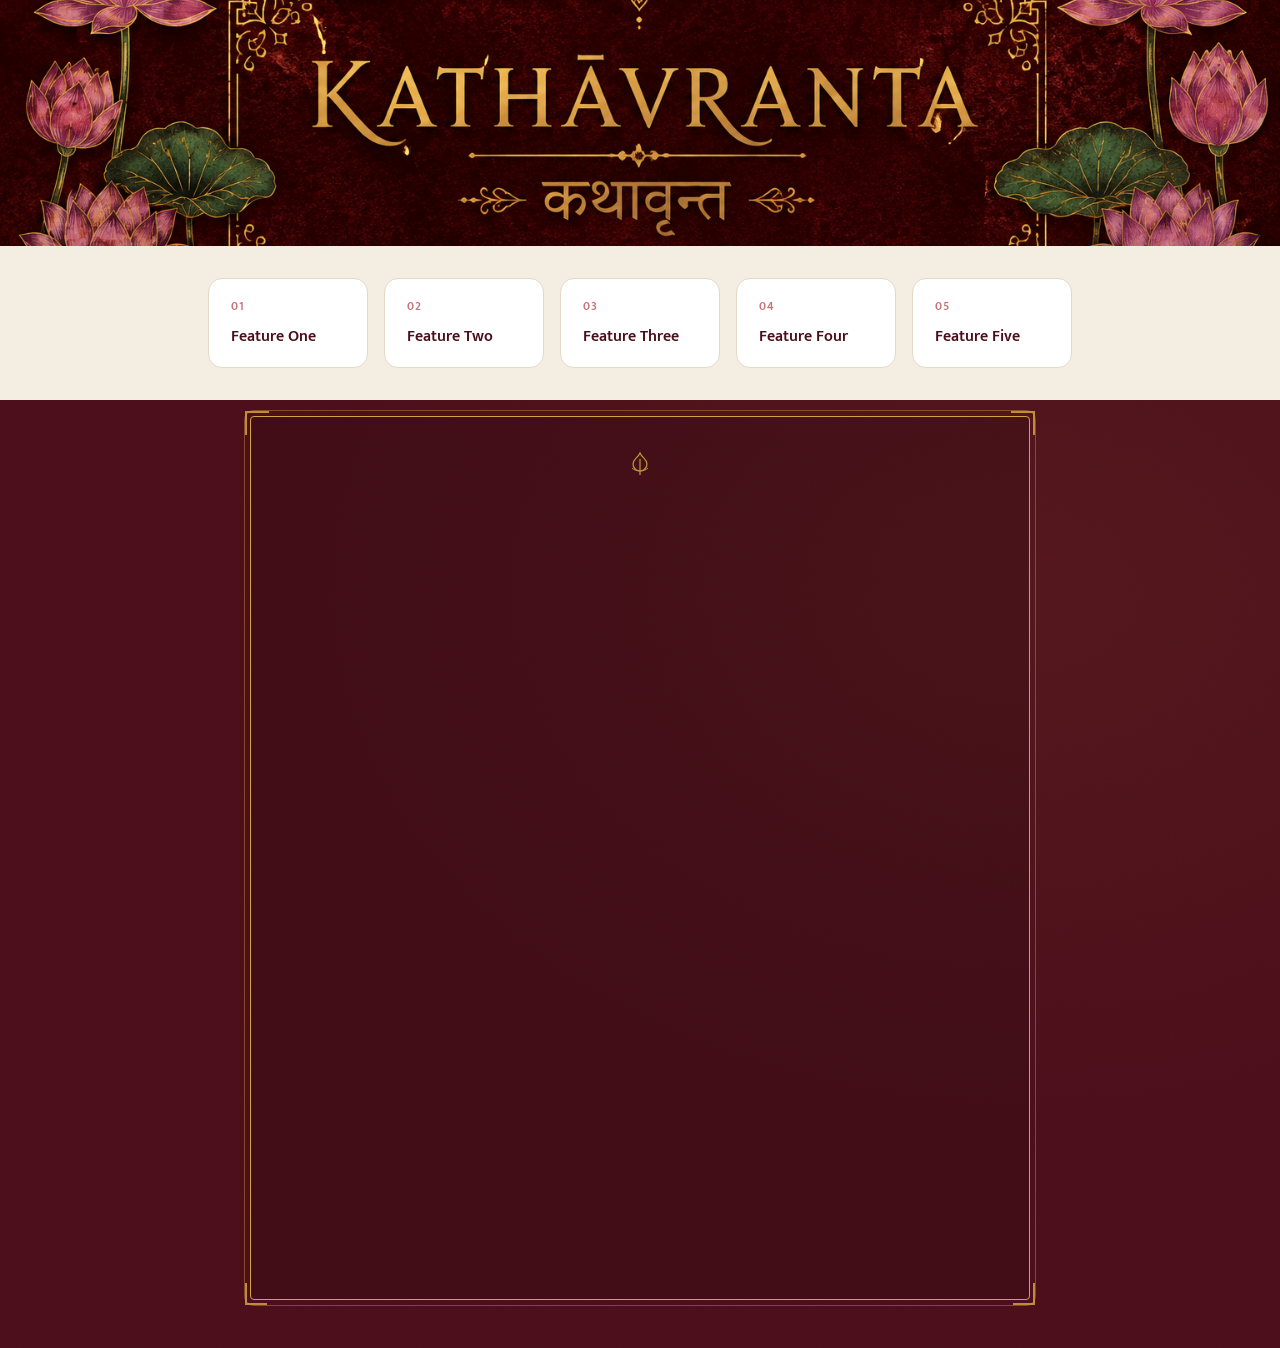
==== index.html @ e9ed74a6 "chore: add web frontend files (index, styles, scripts, mapdata, image)" ====
<!DOCTYPE html>
<html lang="en">
<head>
<meta charset="UTF-8" />
<meta name="viewport" content="width=device-width, initial-scale=1.0" />
<title>Kathāvṛnta</title>
<link rel="preconnect" href="https://fonts.googleapis.com" />
<link rel="preconnect" href="https://fonts.gstatic.com" crossorigin />
<link href="https://fonts.googleapis.com/css2?family=Yatra+One&family=Mukta:wght@400;500;600;700&display=swap" rel="stylesheet" />
<link rel="stylesheet" href="styles.css" />
</head>
<body>

  <!-- ============ HEADING BOX ============ -->
  <header class="heading-box">
    <img
      src="heading-kathavrnta.png"
      alt="Kathāvṛnta, the stem that carries the story"
      class="heading-image"
    />
  </header>

  <!-- ============ SUB THEME CARDS ============ -->
  <section class="sub-themes" aria-label="Feature navigation">
    <button class="theme-card" data-feature="feature-1">
      <span class="theme-card-index">01</span>
      <span class="theme-card-title">Feature One</span>
    </button>
    <button class="theme-card" data-feature="feature-2">
      <span class="theme-card-index">02</span>
      <span class="theme-card-title">Feature Two</span>
    </button>
    <button class="theme-card" data-feature="feature-3">
      <span class="theme-card-index">03</span>
      <span class="theme-card-title">Feature Three</span>
    </button>
    <button class="theme-card" data-feature="feature-4">
      <span class="theme-card-index">04</span>
      <span class="theme-card-title">Feature Four</span>
    </button>
    <button class="theme-card" data-feature="feature-5">
      <span class="theme-card-index">05</span>
      <span class="theme-card-title">Feature Five</span>
    </button>
  </section>

  <!-- ============ LIVING MAP ============ -->
  <section class="map-section">

    <div class="map-wrapper" id="india-map-wrapper">
      <span class="corner-bl" aria-hidden="true"></span>
      <span class="corner-br" aria-hidden="true"></span>
      <div class="map-emblem" aria-hidden="true">
        <svg width="34" height="34" viewBox="0 0 34 34" fill="none">
          <path d="M17 4 C19 9 24 10 24 15 C24 19 20.5 22 17 22 C13.5 22 10 19 10 15 C10 10 15 9 17 4 Z" stroke="#D4A340" stroke-width="1.2"/>
          <path d="M17 10 L17 26" stroke="#D4A340" stroke-width="1.2"/>
          <path d="M9 19 C11 21 14 22 17 22 C20 22 23 21 25 19" stroke="#D4A340" stroke-width="1"/>
        </svg>
      </div>
      <svg id="india-map" viewBox="0 0 600 650" role="img" aria-label="Interactive map of India by state and union territory"></svg>
      <div id="state-label" class="state-label" aria-hidden="true"></div>
    </div>

    <div class="map-wrapper district-map-wrapper" id="district-map-wrapper">
      <span class="corner-bl" aria-hidden="true"></span>
      <span class="corner-br" aria-hidden="true"></span>
      <button id="back-to-india" class="back-to-india">&#8592; Back to India map</button>
      <h3 id="district-map-title" class="district-map-title"></h3>
      <svg id="district-svg" viewBox="0 0 560 560" role="img" aria-label="District boundaries for the selected state"></svg>
      <div id="district-label" class="state-label" aria-hidden="true"></div>
    </div>

    <aside id="state-panel" class="state-panel">
      <button id="close-panel" class="close-panel" aria-label="Close panel">&#215;</button>
      <h2 id="panel-state-name" class="panel-state-name"></h2>
      <p id="panel-district-count" class="panel-district-count"></p>
      <input
        id="district-search"
        class="district-search"
        type="text"
        placeholder="Search a district"
        autocomplete="off"
      />
      <ul id="district-list" class="district-list"></ul>
    </aside>
  </section>

  <script src="mapData.js"></script>
  <script src="stateDistrictData.js"></script>
  <script src="script.js"></script>
</body>
</html>
---- styles.css ----
:root {
  /* palette taken from the lotus and deep maroon reference image */
  --indigo: #4A0E1A;        /* deep maroon, replaces the old indigo base */
  --indigo-light: #6B1420;  /* wine, lighter maroon for cards and panels */
  --terracotta: #C7707A;    /* lotus petal rose, used for pilot highlight */
  --turmeric: #D4A340;      /* lotus gold outline, accent color */
  --teal: #2A5D52;          /* lotus leaf green */
  --ivory: #F4EDE1;
  --charcoal: #2A2A2A;

  --font-display: 'Yatra One', cursive;
  --font-body: 'Mukta', sans-serif;
}

* {
  box-sizing: border-box;
}

body {
  margin: 0;
  font-family: var(--font-body);
  background: var(--ivory);
  color: var(--charcoal);
}

/* ============ HEADING BOX ============ */
/* Exactly 6.5cm tall, as requested. Add your own heading content inside the
   header element in index.html, this box just provides the frame. */
.heading-box {
  height: 6.5cm;
  width: 100%;
  background: var(--indigo);
  overflow: hidden;
  position: relative;
}

.heading-image {
  width: 100%;
  height: 100%;
  display: block;
  object-fit: cover;
  object-position: center;
}

/* ============ SUB THEME CARDS ============ */
.sub-themes {
  display: flex;
  flex-wrap: wrap;
  gap: 1rem;
  justify-content: center;
  padding: 2rem 1.5rem;
  background: var(--ivory);
}

.theme-card {
  font-family: var(--font-body);
  background: #FFFFFF;
  border: 1px solid #E4D9C5;
  border-radius: 14px;
  padding: 1.1rem 1.4rem;
  min-width: 160px;
  display: flex;
  flex-direction: column;
  gap: 0.4rem;
  cursor: pointer;
  transition: transform 0.2s ease, box-shadow 0.2s ease, border-color 0.2s ease;
  text-align: left;
}

.theme-card:hover,
.theme-card:focus-visible {
  transform: translateY(-4px);
  box-shadow: 0 10px 24px rgba(27, 42, 74, 0.14);
  border-color: var(--turmeric);
  outline: none;
}

.theme-card-index {
  font-size: 0.75rem;
  letter-spacing: 0.08em;
  color: var(--terracotta);
  font-weight: 600;
}

.theme-card-title {
  font-size: 1rem;
  font-weight: 600;
  color: var(--indigo);
}

/* ============ MAP SECTION ============ */
.map-section {
  display: flex;
  flex-wrap: wrap;
  gap: 1.5rem;
  justify-content: center;
  align-items: flex-start;
  padding: 1rem 1.5rem 3rem;
  position: relative;
  background:
    radial-gradient(ellipse at 80% 20%, rgba(212, 163, 64, 0.06) 0%, transparent 50%),
    var(--indigo);
}

.map-section::before {
  content: "";
  position: absolute;
  inset: 0;
  opacity: 0.35;
  mix-blend-mode: overlay;
  pointer-events: none;
  background-image: url("data:image/svg+xml,%3Csvg xmlns='http://www.w3.org/2000/svg' width='200' height='200'%3E%3Cfilter id='n'%3E%3CfeTurbulence type='fractalNoise' baseFrequency='0.85' numOctaves='2' stitchTiles='stitch'/%3E%3C/filter%3E%3Crect width='100%25' height='100%25' filter='url(%23n)' opacity='0.35'/%3E%3C/svg%3E");
}

.map-section > * {
  position: relative;
  z-index: 1;
}

.map-wrapper {
  position: relative;
  flex: 1 1 640px;
  max-width: 780px;
  background: rgba(0, 0, 0, 0.15);
  border: 1px solid var(--turmeric);
  outline: 1px solid rgba(212, 163, 64, 0.4);
  outline-offset: 5px;
  border-radius: 4px;
  padding: 2rem 1.75rem 1.5rem;
  animation: frameGlow 5s ease-in-out infinite;
}

@keyframes frameGlow {
  0%, 100% { box-shadow: 0 0 0 1px rgba(212, 163, 64, 0.15), 0 18px 50px rgba(0, 0, 0, 0.35); }
  50% { box-shadow: 0 0 22px 2px rgba(212, 163, 64, 0.25), 0 18px 50px rgba(0, 0, 0, 0.35); }
}

@media (prefers-reduced-motion: reduce) {
  .map-wrapper { animation: none; }
}

/* small corner flourishes, echoing the ornamental frame in the heading art */
.map-wrapper::before,
.map-wrapper::after,
.map-wrapper .corner-tl,
.map-wrapper .corner-tr,
.map-wrapper .corner-bl,
.map-wrapper .corner-br {
  content: "";
  position: absolute;
  width: 22px;
  height: 22px;
  border: 2px solid var(--turmeric);
  opacity: 0.85;
}

.map-wrapper::before {
  top: -6px;
  left: -6px;
  border-right: none;
  border-bottom: none;
}

.map-wrapper::after {
  top: -6px;
  right: -6px;
  border-left: none;
  border-bottom: none;
}

.map-wrapper .corner-bl {
  bottom: -6px;
  left: -6px;
  border-right: none;
  border-top: none;
}

.map-wrapper .corner-br {
  bottom: -6px;
  right: -6px;
  border-left: none;
  border-top: none;
}

/* small lotus emblem centered above the map, matching the heading artwork motif */
.map-emblem {
  display: flex;
  justify-content: center;
  margin-bottom: 0.6rem;
  opacity: 0.9;
}

#india-map {
  width: 100%;
  height: auto;
  display: block;
}

/* ============ DISTRICT MAP VIEW ============ */
/* Hidden by default. When a state is clicked, the India map wrapper is
   hidden and this one is shown in its place, expanded, with that state's
   district boundaries drawn. */
.district-map-wrapper {
  display: none;
  flex-direction: column;
}

.district-map-wrapper.open {
  display: flex;
}

#india-map-wrapper.hidden {
  display: none;
}

.back-to-india {
  align-self: flex-start;
  background: transparent;
  border: 1px solid rgba(227, 168, 87, 0.5);
  color: var(--turmeric);
  font-family: var(--font-body);
  font-size: 0.85rem;
  padding: 0.4rem 0.9rem;
  border-radius: 20px;
  cursor: pointer;
  margin-bottom: 0.7rem;
  transition: background 0.15s ease;
}

.back-to-india:hover,
.back-to-india:focus-visible {
  background: rgba(227, 168, 87, 0.15);
  outline: none;
}

.district-map-title {
  font-family: var(--font-display);
  font-size: 1.6rem;
  color: var(--ivory);
  margin: 0 0 0.8rem;
  text-align: center;
}

#district-svg {
  width: 100%;
  height: auto;
  display: block;
}

.district-path {
  fill: var(--indigo-light);
  stroke: rgba(244, 237, 225, 0.4);
  stroke-width: 0.8;
  cursor: pointer;
  transition: transform 0.2s ease, fill 0.2s ease, opacity 0.2s ease;
  transform-box: fill-box;
  transform-origin: center;
}

.district-path:hover,
.district-path:focus-visible {
  transform: scale(1.035);
  fill: var(--terracotta);
  outline: none;
}

.district-path.highlighted {
  fill: var(--terracotta);
}

.district-path.dimmed {
  opacity: 0.25;
}

/* every state and union territory, base styling */
.state-path {
  fill: var(--indigo-light);
  stroke: rgba(244, 237, 225, 0.35);
  stroke-width: 0.6;
  cursor: pointer;
  transition: transform 0.2s ease, fill 0.2s ease, stroke 0.2s ease;
  transform-box: fill-box;
  transform-origin: center;
}

.state-path:hover,
.state-path:focus-visible {
  transform: scale(1.04);
  stroke: var(--turmeric);
  stroke-width: 1.2;
  outline: none;
}

.state-path.pilot {
  fill: var(--terracotta);
}

.state-path.selected {
  stroke: var(--turmeric);
  stroke-width: 1.6;
}

/* the floating state name label, shown on hover, catchy display font */
.state-label {
  position: absolute;
  pointer-events: none;
  font-family: var(--font-display);
  font-size: 1.05rem;
  color: var(--ivory);
  background: var(--indigo);
  border: 1px solid var(--turmeric);
  padding: 0.25rem 0.7rem;
  border-radius: 8px;
  transform: translate(-50%, -130%);
  white-space: nowrap;
  opacity: 0;
  transition: opacity 0.15s ease;
  z-index: 5;
}

.state-label.visible {
  opacity: 1;
}

/* ============ STATE DETAIL PANEL ============ */
.state-panel {
  flex: 1 1 320px;
  max-width: 380px;
  background: var(--indigo-light);
  border: 1px solid rgba(227, 168, 87, 0.35);
  border-radius: 16px;
  padding: 1.5rem;
  min-height: 400px;
  position: relative;
  display: none;
}

.state-panel.open {
  display: block;
}

.close-panel {
  position: absolute;
  top: 0.9rem;
  right: 0.9rem;
  background: transparent;
  border: none;
  color: var(--ivory);
  font-size: 1.3rem;
  cursor: pointer;
  line-height: 1;
}

.panel-state-name {
  font-family: var(--font-display);
  font-size: 1.9rem;
  color: var(--turmeric);
  margin: 0 0 0.2rem;
}

.panel-district-count {
  font-size: 0.85rem;
  color: rgba(244, 237, 225, 0.7);
  margin: 0 0 1.1rem;
}

.district-search {
  width: 100%;
  padding: 0.6rem 0.8rem;
  border-radius: 8px;
  border: 1px solid rgba(227, 168, 87, 0.4);
  background: rgba(0, 0, 0, 0.2);
  color: var(--ivory);
  font-family: var(--font-body);
  font-size: 0.95rem;
  margin-bottom: 1rem;
}

.district-search::placeholder {
  color: rgba(244, 237, 225, 0.5);
}

.district-search:focus {
  outline: none;
  border-color: var(--turmeric);
}

.district-list {
  list-style: none;
  margin: 0;
  padding: 0;
  max-height: 320px;
  overflow-y: auto;
}

.district-list li {
  padding: 0.55rem 0.7rem;
  border-radius: 8px;
  font-size: 0.92rem;
  color: var(--ivory);
  cursor: pointer;
  transition: background 0.15s ease;
}

.district-list li:hover,
.district-list li:focus-visible {
  background: rgba(227, 168, 87, 0.18);
  outline: none;
}

.district-list li.no-results {
  color: rgba(244, 237, 225, 0.55);
  cursor: default;
}

.district-list li.no-results:hover {
  background: transparent;
}
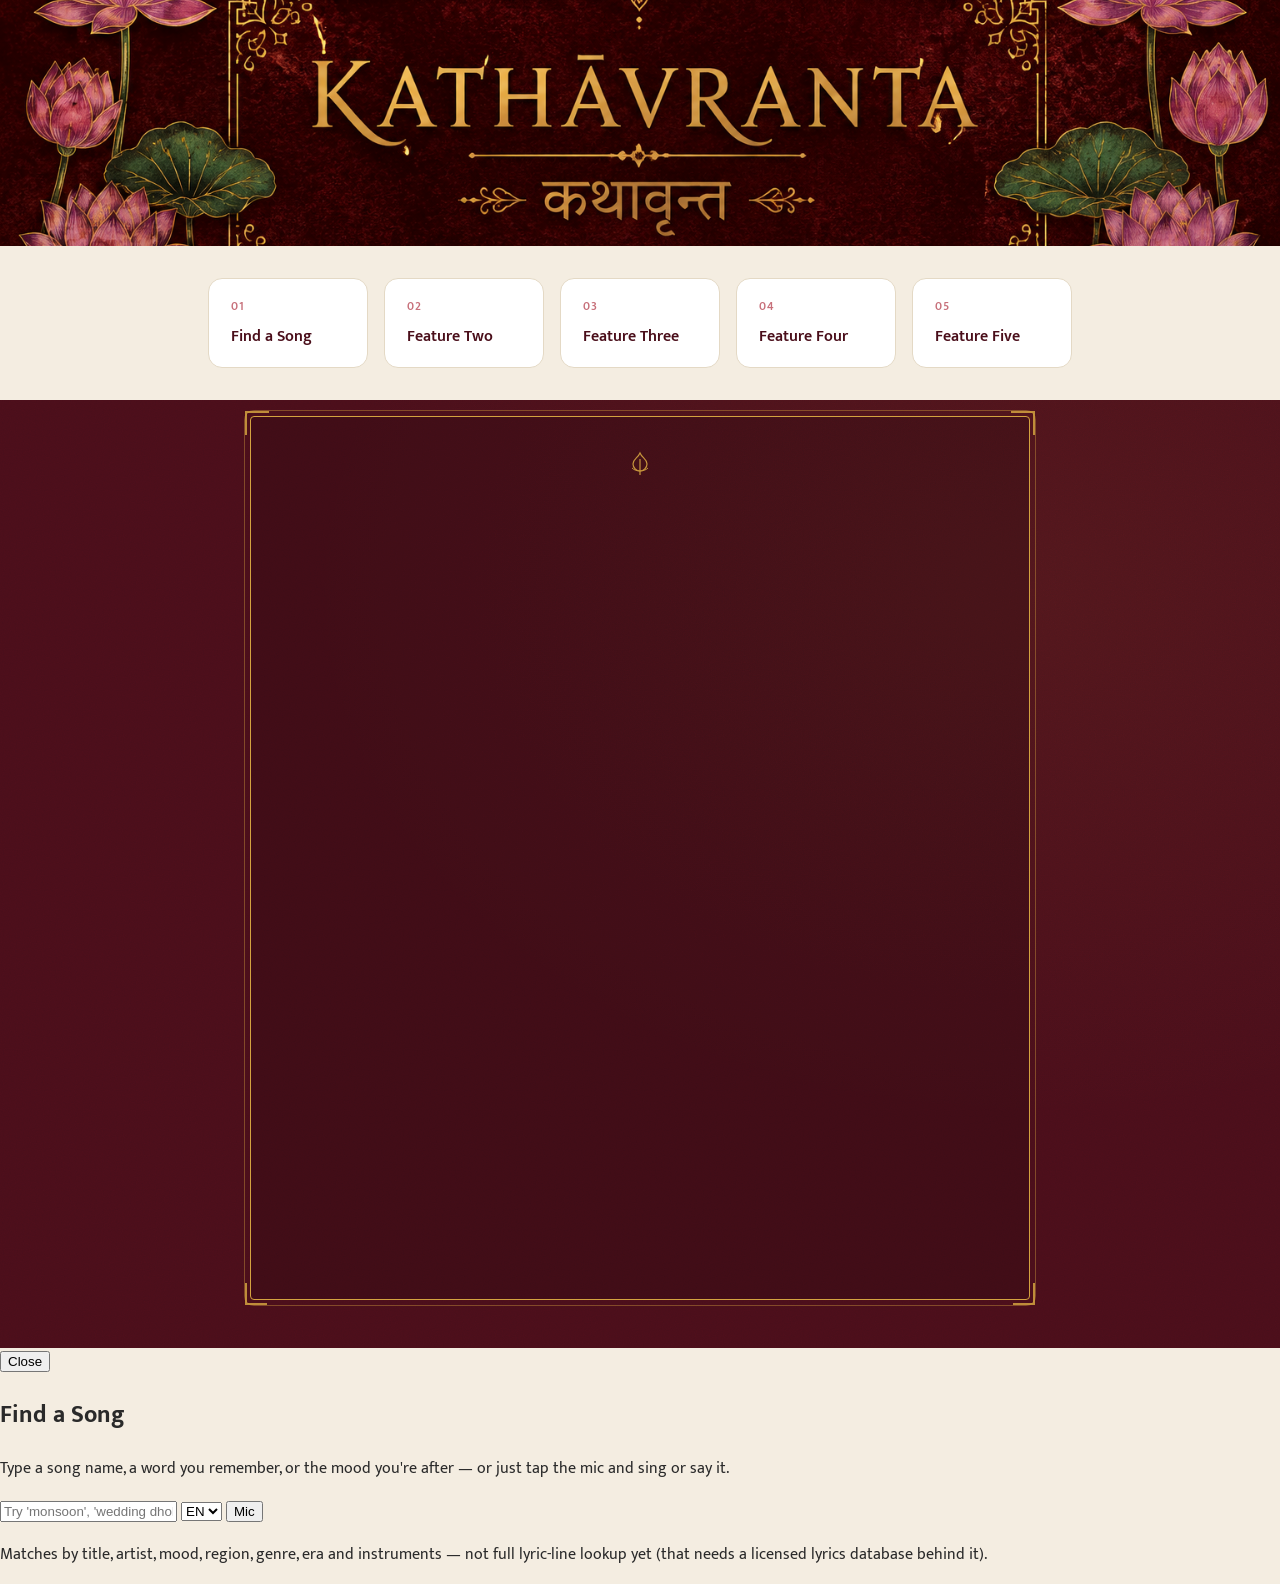
==== commit 3a17775f: "chore: remove emoji numeric entities from UI" ====
--- a/index.html
+++ b/index.html
@@ -24,7 +24,7 @@
   <section class="sub-themes" aria-label="Feature navigation">
     <button class="theme-card" data-feature="feature-1">
       <span class="theme-card-index">01</span>
-      <span class="theme-card-title">Feature One</span>
+      <span class="theme-card-title">Find a Song</span>
     </button>
     <button class="theme-card" data-feature="feature-2">
       <span class="theme-card-index">02</span>
@@ -64,16 +64,23 @@
     <div class="map-wrapper district-map-wrapper" id="district-map-wrapper">
       <span class="corner-bl" aria-hidden="true"></span>
       <span class="corner-br" aria-hidden="true"></span>
-      <button id="back-to-india" class="back-to-india">&#8592; Back to India map</button>
+      <button id="back-to-india" class="back-to-india">Back to India map</button>
       <h3 id="district-map-title" class="district-map-title"></h3>
       <svg id="district-svg" viewBox="0 0 560 560" role="img" aria-label="District boundaries for the selected state"></svg>
       <div id="district-label" class="state-label" aria-hidden="true"></div>
     </div>
 
     <aside id="state-panel" class="state-panel">
-      <button id="close-panel" class="close-panel" aria-label="Close panel">&#215;</button>
+      <button id="close-panel" class="close-panel" aria-label="Close panel">Close</button>
       <h2 id="panel-state-name" class="panel-state-name"></h2>
       <p id="panel-district-count" class="panel-district-count"></p>
+
+      <div class="state-info-image-wrap" id="state-info-image-wrap">
+        <span class="state-info-placeholder" id="state-info-placeholder" aria-hidden="true"></span>
+        <img id="panel-state-image" class="state-info-image" alt="" />
+      </div>
+      <p id="panel-state-blurb" class="state-info-blurb"></p>
+
       <input
         id="district-search"
         class="district-search"
@@ -85,8 +92,94 @@
     </aside>
   </section>
 
+  <!-- ============ FIND A SONG (Feature One) ============ -->
+  <div id="song-finder-modal" class="song-finder-modal" aria-hidden="true">
+    <div id="song-finder-backdrop" class="song-finder-backdrop"></div>
+
+    <div class="song-finder-panel" role="dialog" aria-modal="true" aria-labelledby="song-finder-title">
+      <button id="song-finder-close" class="song-finder-close" aria-label="Close find a song">Close</button>
+
+      <!-- ---- LIST / SEARCH VIEW ---- -->
+      <div id="song-list-view">
+        <h2 id="song-finder-title" class="song-finder-title">Find a Song</h2>
+        <p class="song-finder-subtitle">Type a song name, a word you remember, or the mood you're after &mdash; or just tap the mic and sing or say it.</p>
+
+        <div class="song-search-bar">
+          <span class="song-search-icon" aria-hidden="true"></span>
+          <input
+            id="song-search-input"
+            class="song-search-input"
+            type="text"
+            placeholder="Try 'monsoon', 'wedding dhol', or a song name..."
+            autocomplete="off"
+          />
+          <select id="song-mic-lang" class="song-mic-lang" aria-label="Voice search language">
+            <option value="en-IN">EN</option>
+            <option value="hi-IN">HI</option>
+          </select>
+          <button id="song-mic-btn" class="song-mic-btn" type="button" aria-label="Search by singing or speaking">Mic</button>
+        </div>
+        <div id="song-mic-status" class="song-mic-status" aria-live="polite"></div>
+
+        <div id="song-chip-row" class="song-chip-row" aria-label="Quick mood and occasion filters"></div>
+
+        <p class="song-finder-note">Matches by title, artist, mood, region, genre, era and instruments &mdash; not full lyric-line lookup yet (that needs a licensed lyrics database behind it).</p>
+
+        <div id="song-results" class="song-results"></div>
+      </div>
+
+      <!-- ---- DETAIL VIEW ---- -->
+      <div id="song-detail-view" hidden>
+        <button id="song-back-btn" class="song-back-btn" type="button">Back to results</button>
+
+        <h2 id="song-detail-title" class="song-detail-title"></h2>
+        <p id="song-detail-artist" class="song-detail-artist"></p>
+
+        <p id="song-detail-description" class="song-detail-description"></p>
+
+        <div class="song-detail-grid">
+          <div class="song-detail-field">
+            <span class="song-detail-label">Language</span>
+            <span id="song-detail-language" class="song-detail-value"></span>
+          </div>
+          <div class="song-detail-field">
+            <span class="song-detail-label">Region</span>
+            <span id="song-detail-region" class="song-detail-value"></span>
+          </div>
+          <div class="song-detail-field">
+            <span class="song-detail-label">Genre</span>
+            <span id="song-detail-genre" class="song-detail-value"></span>
+          </div>
+          <div class="song-detail-field">
+            <span class="song-detail-label">Occasion</span>
+            <span id="song-detail-occasion" class="song-detail-value"></span>
+          </div>
+          <div class="song-detail-field">
+            <span class="song-detail-label">Instruments</span>
+            <span id="song-detail-instruments" class="song-detail-value"></span>
+          </div>
+          <div class="song-detail-field">
+            <span class="song-detail-label">Era</span>
+            <span id="song-detail-era" class="song-detail-value"></span>
+          </div>
+          <div class="song-detail-field">
+            <span class="song-detail-label">Period</span>
+            <span id="song-detail-period" class="song-detail-value"></span>
+          </div>
+        </div>
+
+        <a id="song-detail-youtube" class="song-youtube-btn" href="#" target="_blank" rel="noopener noreferrer">
+          Find it on YouTube
+        </a>
+      </div>
+    </div>
+  </div>
+
   <script src="mapData.js"></script>
   <script src="stateDistrictData.js"></script>
+  <script src="stateInfo.js"></script>
+  <script src="songData.js"></script>
+  <script src="songFinder.js"></script>
   <script src="script.js"></script>
 </body>
 </html>
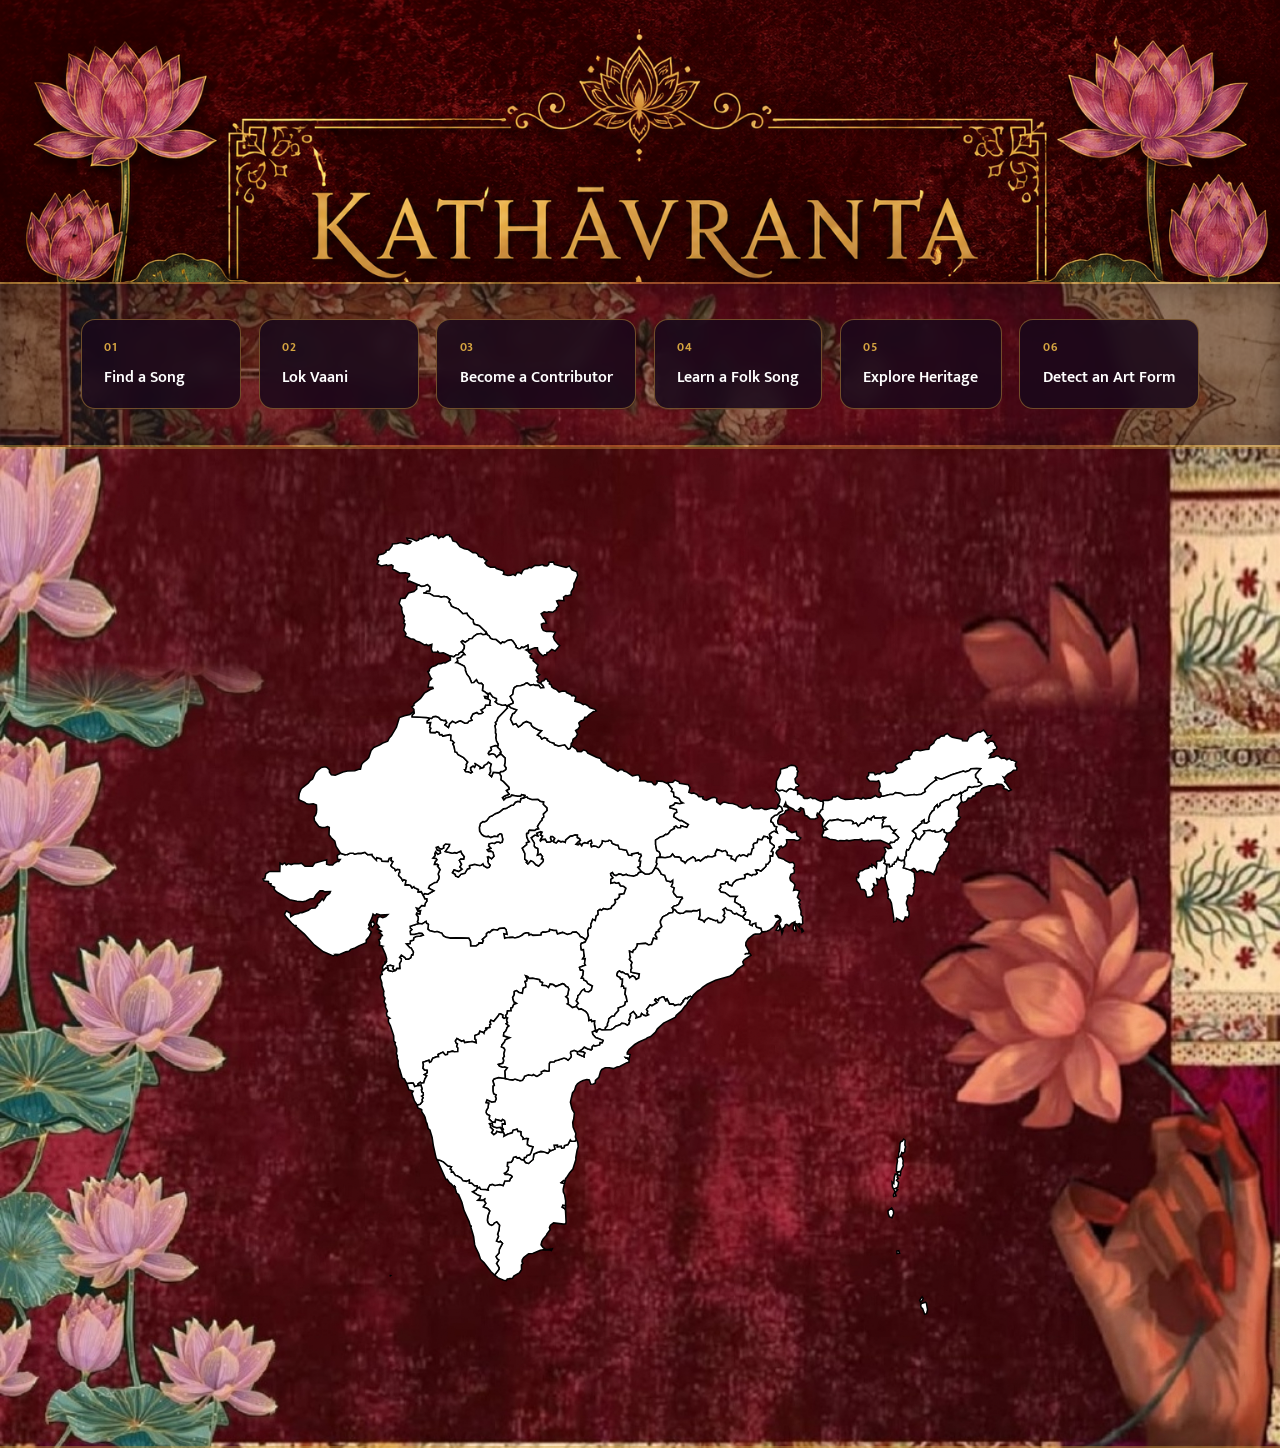
==== commit 24f45821: "Save my Kathavrant changes" ====
--- a/index.html
+++ b/index.html
@@ -22,25 +22,29 @@
 
   <!-- ============ SUB THEME CARDS ============ -->
   <section class="sub-themes" aria-label="Feature navigation">
-    <button class="theme-card" data-feature="feature-1">
+    <button class="theme-card" data-feature="feature-1" onclick="window.openSongFinder &amp;&amp; window.openSongFinder()">
       <span class="theme-card-index">01</span>
       <span class="theme-card-title">Find a Song</span>
     </button>
-    <button class="theme-card" data-feature="feature-2">
+    <button class="theme-card" data-feature="feature-2" onclick="window.openLokVaani &amp;&amp; window.openLokVaani()">
       <span class="theme-card-index">02</span>
-      <span class="theme-card-title">Feature Two</span>
+      <span class="theme-card-title">Lok Vaani</span>
     </button>
-    <button class="theme-card" data-feature="feature-3">
+    <button class="theme-card" data-feature="feature-3" onclick="window.openContributor &amp;&amp; window.openContributor()">
       <span class="theme-card-index">03</span>
-      <span class="theme-card-title">Feature Three</span>
+      <span class="theme-card-title">Become a Contributor</span>
     </button>
-    <button class="theme-card" data-feature="feature-4">
+    <button class="theme-card" data-feature="feature-4" onclick="window.openFolkLearn &amp;&amp; window.openFolkLearn()">
       <span class="theme-card-index">04</span>
-      <span class="theme-card-title">Feature Four</span>
+      <span class="theme-card-title">Learn a Folk Song</span>
     </button>
-    <button class="theme-card" data-feature="feature-5">
+    <button class="theme-card" data-feature="feature-5" onclick="window.openHeritageExplorer &amp;&amp; window.openHeritageExplorer()">
       <span class="theme-card-index">05</span>
-      <span class="theme-card-title">Feature Five</span>
+      <span class="theme-card-title">Explore Heritage</span>
+    </button>
+    <button class="theme-card" data-feature="feature-6" onclick="window.openArtDetector &amp;&amp; window.openArtDetector()">
+      <span class="theme-card-index">06</span>
+      <span class="theme-card-title">Detect an Art Form</span>
     </button>
   </section>
 
@@ -48,15 +52,6 @@
   <section class="map-section">
 
     <div class="map-wrapper" id="india-map-wrapper">
-      <span class="corner-bl" aria-hidden="true"></span>
-      <span class="corner-br" aria-hidden="true"></span>
-      <div class="map-emblem" aria-hidden="true">
-        <svg width="34" height="34" viewBox="0 0 34 34" fill="none">
-          <path d="M17 4 C19 9 24 10 24 15 C24 19 20.5 22 17 22 C13.5 22 10 19 10 15 C10 10 15 9 17 4 Z" stroke="#D4A340" stroke-width="1.2"/>
-          <path d="M17 10 L17 26" stroke="#D4A340" stroke-width="1.2"/>
-          <path d="M9 19 C11 21 14 22 17 22 C20 22 23 21 25 19" stroke="#D4A340" stroke-width="1"/>
-        </svg>
-      </div>
       <svg id="india-map" viewBox="0 0 600 650" role="img" aria-label="Interactive map of India by state and union territory"></svg>
       <div id="state-label" class="state-label" aria-hidden="true"></div>
     </div>
@@ -64,7 +59,10 @@
     <div class="map-wrapper district-map-wrapper" id="district-map-wrapper">
       <span class="corner-bl" aria-hidden="true"></span>
       <span class="corner-br" aria-hidden="true"></span>
-      <button id="back-to-india" class="back-to-india">Back to India map</button>
+      <button id="back-to-india" class="back-to-india">
+        <svg width="15" height="15" viewBox="0 0 24 24" fill="none" stroke="currentColor" stroke-width="2.2" stroke-linecap="round" stroke-linejoin="round"><line x1="19" y1="12" x2="5" y2="12"></line><polyline points="12 19 5 12 12 5"></polyline></svg>
+        <span>Back to India map</span>
+      </button>
       <h3 id="district-map-title" class="district-map-title"></h3>
       <svg id="district-svg" viewBox="0 0 560 560" role="img" aria-label="District boundaries for the selected state"></svg>
       <div id="district-label" class="state-label" aria-hidden="true"></div>
@@ -97,56 +95,152 @@
     <div id="song-finder-backdrop" class="song-finder-backdrop"></div>
 
     <div class="song-finder-panel" role="dialog" aria-modal="true" aria-labelledby="song-finder-title">
-      <button id="song-finder-close" class="song-finder-close" aria-label="Close find a song">Close</button>
+      <button id="song-finder-close" class="song-finder-close" aria-label="Close find a song">
+        <svg width="20" height="20" viewBox="0 0 24 24" fill="none" stroke="currentColor" stroke-width="2.2" stroke-linecap="round"><line x1="18" y1="6" x2="6" y2="18"></line><line x1="6" y1="6" x2="18" y2="18"></line></svg>
+      </button>
 
       <!-- ---- LIST / SEARCH VIEW ---- -->
       <div id="song-list-view">
-        <h2 id="song-finder-title" class="song-finder-title">Find a Song</h2>
-        <p class="song-finder-subtitle">Type a song name, a word you remember, or the mood you're after &mdash; or just tap the mic and sing or say it.</p>
-
-        <div class="song-search-bar">
-          <span class="song-search-icon" aria-hidden="true"></span>
-          <input
-            id="song-search-input"
-            class="song-search-input"
-            type="text"
-            placeholder="Try 'monsoon', 'wedding dhol', or a song name..."
-            autocomplete="off"
-          />
-          <select id="song-mic-lang" class="song-mic-lang" aria-label="Voice search language">
-            <option value="en-IN">EN</option>
-            <option value="hi-IN">HI</option>
-          </select>
-          <button id="song-mic-btn" class="song-mic-btn" type="button" aria-label="Search by singing or speaking">Mic</button>
-        </div>
-        <div id="song-mic-status" class="song-mic-status" aria-live="polite"></div>
-
-        <div id="song-chip-row" class="song-chip-row" aria-label="Quick mood and occasion filters"></div>
-
-        <p class="song-finder-note">Matches by title, artist, mood, region, genre, era and instruments &mdash; not full lyric-line lookup yet (that needs a licensed lyrics database behind it).</p>
+        <div class="song-finder-header">
+          <h2 id="song-finder-title" class="song-finder-title">Find a Song</h2>
+          <p class="song-finder-subtitle">Sing or hum a tune into your microphone, type lyrics or title, or explore traditional folk heritage across Indian states.</p>
+        </div>
+
+        <!-- Traditional Indian Heritage Showcase Banner with Uploaded Artwork -->
+        <div class="heritage-artwork-showcase">
+          <div class="heritage-art-card" data-filter="classical">
+            <div class="heritage-art-img-wrap">
+              <img src="images/tradition_saraswati.jpg" alt="Goddess Saraswati with Veena" class="heritage-art-img" />
+              <div class="heritage-art-overlay"></div>
+            </div>
+            <div class="heritage-art-content">
+              <span class="heritage-art-tag">Classical &amp; Sacred</span>
+              <h3 class="heritage-art-title">Veena &amp; Alaap</h3>
+              <p class="heritage-art-sub">Ancient strings, ragas and sacred chant lines</p>
+            </div>
+          </div>
+
+          <div class="heritage-art-card" data-filter="dance">
+            <div class="heritage-art-img-wrap">
+              <img src="images/tradition_dance.jpg" alt="Rajasthani Ghoomar Dancers" class="heritage-art-img" />
+              <div class="heritage-art-overlay"></div>
+            </div>
+            <div class="heritage-art-content">
+              <span class="heritage-art-tag">Folk Heritage</span>
+              <h3 class="heritage-art-title">Ghoomar &amp; Baul</h3>
+              <p class="heritage-art-sub">Rajasthani Maand, Bengali Baul and desert calls</p>
+            </div>
+          </div>
+
+          <div class="heritage-art-card" data-filter="bansuri">
+            <div class="heritage-art-img-wrap">
+              <img src="images/tradition_krishna.jpg" alt="Lord Krishna playing Bansuri Flute" class="heritage-art-img" />
+              <div class="heritage-art-overlay"></div>
+            </div>
+            <div class="heritage-art-content">
+              <span class="heritage-art-tag">Devotional &amp; Flute</span>
+              <h3 class="heritage-art-title">Bansuri &amp; Kirtan</h3>
+              <p class="heritage-art-sub">Flute melodies, group cycles and folk devotion</p>
+            </div>
+          </div>
+        </div>
+
+        <!-- Search Bar with Mic & Visualizer Trigger -->
+        <div class="song-search-container">
+          <div class="song-search-bar">
+            <span class="song-search-icon" aria-hidden="true">
+              <svg width="18" height="18" viewBox="0 0 24 24" fill="none" stroke="currentColor" stroke-width="2"><circle cx="11" cy="11" r="8"></circle><line x1="21" y1="21" x2="16.65" y2="16.65"></line></svg>
+            </span>
+            <input
+              id="song-search-input"
+              class="song-search-input"
+              type="text"
+              placeholder="Sing/hum into mic, or type song name, lyric ('Kesariya balam'), state..."
+              autocomplete="off"
+            />
+            <select id="song-mic-lang" class="song-mic-lang" aria-label="Voice search language">
+              <option value="en-IN">EN</option>
+              <option value="hi-IN">HI</option>
+            </select>
+            <button id="song-mic-btn" class="song-mic-btn" type="button" aria-label="Search by singing or humming">
+              <svg class="mic-icon" width="18" height="18" viewBox="0 0 24 24" fill="none" stroke="currentColor" stroke-width="2"><path d="M12 1a3 3 0 0 0-3 3v8a3 3 0 0 0 6 0V4a3 3 0 0 0-3-3z"></path><path d="M19 10v2a7 7 0 0 1-14 0v-2"></path><line x1="12" y1="19" x2="12" y2="23"></line><line x1="8" y1="23" x2="16" y2="23"></line></svg>
+              <span>Mic</span>
+            </button>
+          </div>
+
+          <!-- Live Visualizer Canvas & Audio Pitch Tracker Overlay -->
+          <div id="song-mic-panel" class="song-mic-panel" hidden>
+            <div class="song-mic-visualizer-wrap">
+              <canvas id="song-mic-canvas" class="song-mic-canvas" width="560" height="48"></canvas>
+            </div>
+            <div id="song-mic-status" class="song-mic-status" aria-live="polite"></div>
+          </div>
+        </div>
+
+        <!-- Curation View Tabs -->
+        <div class="song-nav-tabs" role="tablist" aria-label="Song views">
+          <button id="tab-folk" class="song-tab-btn active" role="tab" aria-selected="true">
+            <svg width="15" height="15" viewBox="0 0 24 24" fill="none" stroke="currentColor" stroke-width="2"><path d="M12 2l3.09 6.26L22 9.27l-5 4.87 1.18 6.88L12 17.77l-6.18 3.25L7 14.14 2 9.27l6.91-1.01L12 2z"></path></svg>
+            Folk &amp; Heritage First
+          </button>
+          <button id="tab-all" class="song-tab-btn" role="tab" aria-selected="false">
+            <svg width="15" height="15" viewBox="0 0 24 24" fill="none" stroke="currentColor" stroke-width="2"><circle cx="12" cy="12" r="10"></circle><polygon points="10 8 16 12 10 16 10 8"></polygon></svg>
+            All Songs
+          </button>
+          <button id="tab-regions" class="song-tab-btn" role="tab" aria-selected="false">
+            <svg width="15" height="15" viewBox="0 0 24 24" fill="none" stroke="currentColor" stroke-width="2"><path d="M21 10c0 7-9 13-9 13s-9-6-9-13a9 9 0 0 1 18 0z"></path><circle cx="12" cy="10" r="3"></circle></svg>
+            Browse States
+          </button>
+        </div>
+
+        <!-- Quick Filter Pills -->
+        <div id="song-chip-row" class="song-chip-row" aria-label="Quick heritage and state filters"></div>
+
+        <p class="song-finder-note">
+          <svg width="13" height="13" viewBox="0 0 24 24" fill="none" stroke="currentColor" stroke-width="2"><circle cx="12" cy="12" r="10"></circle><line x1="12" y1="16" x2="12" y2="12"></line><line x1="12" y1="8" x2="12.01" y2="8"></line></svg>
+          Matches titles, lyric lines, humming melody semitones, state heritage, instruments, and cultural era.
+        </p>
 
         <div id="song-results" class="song-results"></div>
       </div>
 
       <!-- ---- DETAIL VIEW ---- -->
       <div id="song-detail-view" hidden>
-        <button id="song-back-btn" class="song-back-btn" type="button">Back to results</button>
-
-        <h2 id="song-detail-title" class="song-detail-title"></h2>
-        <p id="song-detail-artist" class="song-detail-artist"></p>
-
-        <p id="song-detail-description" class="song-detail-description"></p>
+        <button id="song-back-btn" class="song-back-btn" type="button">
+          <svg width="16" height="16" viewBox="0 0 24 24" fill="none" stroke="currentColor" stroke-width="2"><line x1="19" y1="12" x2="5" y2="12"></line><polyline points="12 19 5 12 12 5"></polyline></svg>
+          Back to results
+        </button>
+
+        <div class="song-detail-header">
+          <div id="song-detail-badge" class="song-detail-badge"></div>
+          <h2 id="song-detail-title" class="song-detail-title"></h2>
+          <p id="song-detail-artist" class="song-detail-artist"></p>
+        </div>
+
+        <div class="song-detail-section">
+          <h4 class="song-section-heading">Cultural History &amp; Significance</h4>
+          <p id="song-detail-description" class="song-detail-description"></p>
+        </div>
+
+        <div id="song-detail-lyrics-wrap" class="song-detail-section" hidden>
+          <h4 class="song-section-heading">Sung Lyric Hooks / Lines</h4>
+          <div id="song-detail-lyrics" class="song-detail-lyrics"></div>
+        </div>
 
         <div class="song-detail-grid">
+          <div class="song-detail-field">
+            <span class="song-detail-label">State</span>
+            <span id="song-detail-state" class="song-detail-value"></span>
+          </div>
+          <div class="song-detail-field">
+            <span class="song-detail-label">Region</span>
+            <span id="song-detail-region" class="song-detail-value"></span>
+          </div>
           <div class="song-detail-field">
             <span class="song-detail-label">Language</span>
             <span id="song-detail-language" class="song-detail-value"></span>
           </div>
           <div class="song-detail-field">
-            <span class="song-detail-label">Region</span>
-            <span id="song-detail-region" class="song-detail-value"></span>
-          </div>
-          <div class="song-detail-field">
             <span class="song-detail-label">Genre</span>
             <span id="song-detail-genre" class="song-detail-value"></span>
           </div>
@@ -155,7 +249,7 @@
             <span id="song-detail-occasion" class="song-detail-value"></span>
           </div>
           <div class="song-detail-field">
-            <span class="song-detail-label">Instruments</span>
+            <span class="song-detail-label">Folk Instruments</span>
             <span id="song-detail-instruments" class="song-detail-value"></span>
           </div>
           <div class="song-detail-field">
@@ -169,17 +263,586 @@
         </div>
 
         <a id="song-detail-youtube" class="song-youtube-btn" href="#" target="_blank" rel="noopener noreferrer">
-          Find it on YouTube
+          <svg width="18" height="18" viewBox="0 0 24 24" fill="currentColor"><path d="M19.615 3.184c-3.604-.246-11.631-.245-15.23 0-3.897.266-4.356 2.62-4.385 8.816.029 6.185.484 8.549 4.385 8.816 3.6.245 11.626.246 15.23 0 3.897-.266 4.356-2.62 4.385-8.816-.029-6.185-.484-8.549-4.385-8.816zm-10.615 12.816v-8l8 3.993-8 4.007z"/></svg>
+          Listen &amp; Watch on YouTube
         </a>
       </div>
     </div>
   </div>
 
-  <script src="mapData.js"></script>
+
+
+  <!-- ============ LEARN THE FOLK SONG (Feature Two) ============ -->
+  <div id="folk-learn-modal" class="song-finder-modal" aria-hidden="true">
+    <div id="folk-learn-backdrop" class="song-finder-backdrop"></div>
+
+    <div class="song-finder-panel folk-learn-panel" role="dialog" aria-modal="true" aria-labelledby="folk-learn-title">
+      <button id="folk-learn-close" class="song-finder-close" aria-label="Close learn the folk song">
+        <svg width="20" height="20" viewBox="0 0 24 24" fill="none" stroke="currentColor" stroke-width="2.2" stroke-linecap="round"><line x1="18" y1="6" x2="6" y2="18"></line><line x1="6" y1="6" x2="18" y2="18"></line></svg>
+      </button>
+
+      <!-- ---- REGION SELECT VIEW ---- -->
+      <div id="folk-region-view">
+        <div class="song-finder-header">
+          <h2 id="folk-learn-title" class="song-finder-title">Learn the Folk Song</h2>
+          <p class="song-finder-subtitle">Choose a regional tradition, work through video lessons level by level, then record yourself and get instant practice feedback.</p>
+        </div>
+        <div id="folk-region-grid" class="folk-region-grid"></div>
+      </div>
+
+      <!-- ---- LEVEL + LESSON LIST VIEW ---- -->
+      <div id="folk-level-view" hidden>
+        <button id="folk-back-to-regions" class="song-back-btn" type="button">
+          <svg width="16" height="16" viewBox="0 0 24 24" fill="none" stroke="currentColor" stroke-width="2"><line x1="19" y1="12" x2="5" y2="12"></line><polyline points="12 19 5 12 12 5"></polyline></svg>
+          Back to traditions
+        </button>
+
+        <div class="song-detail-header">
+          <div id="folk-level-badge" class="song-detail-badge"></div>
+          <h2 id="folk-level-region-name" class="song-finder-title folk-region-title"></h2>
+          <p id="folk-level-region-tagline" class="song-finder-subtitle"></p>
+        </div>
+
+        <div id="folk-level-tabs" class="song-nav-tabs folk-level-tabs" role="tablist" aria-label="Skill level"></div>
+        <p id="folk-level-blurb" class="folk-level-blurb"></p>
+        <div id="folk-lesson-list" class="song-results folk-lesson-list"></div>
+      </div>
+
+      <!-- ---- LESSON DETAIL + TEST YOURSELF VIEW ---- -->
+      <div id="folk-lesson-view" hidden>
+        <button id="folk-back-to-lessons" class="song-back-btn" type="button">
+          <svg width="16" height="16" viewBox="0 0 24 24" fill="none" stroke="currentColor" stroke-width="2"><line x1="19" y1="12" x2="5" y2="12"></line><polyline points="12 19 5 12 12 5"></polyline></svg>
+          Back to lessons
+        </button>
+
+        <div class="song-detail-header">
+          <div id="folk-lesson-badge" class="song-detail-badge"></div>
+          <h2 id="folk-lesson-title" class="song-detail-title"></h2>
+          <p id="folk-lesson-style" class="song-detail-artist"></p>
+        </div>
+
+        <div id="folk-video-frame" class="folk-video-frame"></div>
+
+        <div class="song-detail-section">
+          <h4 class="song-section-heading">About this lesson</h4>
+          <p id="folk-lesson-description" class="song-detail-description"></p>
+        </div>
+
+        <div class="song-detail-section">
+          <h4 class="song-section-heading">Focus on</h4>
+          <ul id="folk-lesson-focus" class="folk-focus-list"></ul>
+        </div>
+
+        <button id="folk-mark-complete" class="folk-complete-btn" type="button">Mark lesson complete</button>
+
+        <div class="song-detail-section folk-test-section">
+          <h4 class="song-section-heading">Test Yourself</h4>
+          <p id="folk-practice-line" class="folk-practice-line"></p>
+
+          <div class="folk-recorder">
+            <button id="folk-record-btn" class="song-mic-btn folk-record-btn" type="button" aria-label="Record your practice take">
+              <svg class="mic-icon" width="18" height="18" viewBox="0 0 24 24" fill="none" stroke="currentColor" stroke-width="2"><path d="M12 1a3 3 0 0 0-3 3v8a3 3 0 0 0 6 0V4a3 3 0 0 0-3-3z"></path><path d="M19 10v2a7 7 0 0 1-14 0v-2"></path><line x1="12" y1="19" x2="12" y2="23"></line><line x1="8" y1="23" x2="16" y2="23"></line></svg>
+              <span id="folk-record-btn-label">Record</span>
+            </button>
+            <span id="folk-record-timer" class="folk-record-timer">00:00</span>
+          </div>
+
+          <div id="folk-record-panel" class="song-mic-panel" hidden>
+            <div class="song-mic-visualizer-wrap">
+              <canvas id="folk-record-canvas" class="song-mic-canvas" width="560" height="48"></canvas>
+            </div>
+            <div id="folk-record-status" class="song-mic-status" aria-live="polite"></div>
+          </div>
+
+          <div id="folk-playback-wrap" class="folk-playback-wrap" hidden>
+            <span class="folk-playback-label">Your take</span>
+            <audio id="folk-playback-audio" controls></audio>
+          </div>
+
+          <div id="folk-feedback-card" class="folk-feedback-card" hidden></div>
+        </div>
+      </div>
+    </div>
+  </div>
+
+  <!-- ============ DETECT AN ART FORM (Feature Three) ============ -->
+  <div id="art-detect-modal" class="song-finder-modal" aria-hidden="true">
+    <div id="art-detect-backdrop" class="song-finder-backdrop"></div>
+
+    <div class="song-finder-panel art-detect-panel" role="dialog" aria-modal="true" aria-labelledby="art-detect-title">
+      <button id="art-detect-close" class="song-finder-close" aria-label="Close art form detector">
+        <svg width="20" height="20" viewBox="0 0 24 24" fill="none" stroke="currentColor" stroke-width="2.2" stroke-linecap="round"><line x1="18" y1="6" x2="6" y2="18"></line><line x1="6" y1="6" x2="18" y2="18"></line></svg>
+      </button>
+
+      <div class="song-finder-header">
+        <div class="song-header-badge">
+          <svg width="14" height="14" viewBox="0 0 24 24" fill="none" stroke="currentColor" stroke-width="2"><circle cx="12" cy="12" r="3"></circle><path d="M20 21v-2a4 4 0 0 0-3-3.87M4 21v-2a4 4 0 0 1 3-3.87M16 3.13a4 4 0 0 1 0 7.75M8 3.13a4 4 0 0 0 0 7.75"></path></svg>
+          AI Visual Recognition
+        </div>
+        <h2 id="art-detect-title" class="song-finder-title">Detect an Art Form</h2>
+        <p class="song-finder-subtitle">Upload a photo or use your camera. A real vision AI model looks at it and tells you which Indian art form or craft it is.</p>
+      </div>
+
+      <!-- ---- CHOOSE SOURCE ---- -->
+      <div id="art-capture-view">
+        <div id="art-drop-zone" class="art-drop-zone">
+          <svg width="30" height="30" viewBox="0 0 24 24" fill="none" stroke="currentColor" stroke-width="1.6"><path d="M21 15v4a2 2 0 0 1-2 2H5a2 2 0 0 1-2-2v-4"></path><polyline points="17 8 12 3 7 8"></polyline><line x1="12" y1="3" x2="12" y2="15"></line></svg>
+          <p>Drag a photo here, or choose an option below</p>
+        </div>
+        <input id="art-file-input" type="file" accept="image/*" hidden />
+        <div class="art-source-buttons">
+          <button id="art-upload-btn" class="art-source-btn" type="button">
+            <svg width="20" height="20" viewBox="0 0 24 24" fill="none" stroke="currentColor" stroke-width="2"><path d="M21 15v4a2 2 0 0 1-2 2H5a2 2 0 0 1-2-2v-4"></path><polyline points="17 8 12 3 7 8"></polyline><line x1="12" y1="3" x2="12" y2="15"></line></svg>
+            Upload a Photo
+          </button>
+          <button id="art-camera-btn" class="art-source-btn" type="button">
+            <svg width="20" height="20" viewBox="0 0 24 24" fill="none" stroke="currentColor" stroke-width="2"><path d="M23 19a2 2 0 0 1-2 2H3a2 2 0 0 1-2-2V8a2 2 0 0 1 2-2h4l2-3h6l2 3h4a2 2 0 0 1 2 2z"></path><circle cx="12" cy="13" r="4"></circle></svg>
+            Use Camera
+          </button>
+        </div>
+      </div>
+
+      <!-- ---- LIVE CAMERA ---- -->
+      <div id="art-camera-view" hidden>
+        <div class="art-camera-wrap">
+          <video id="art-camera-video" class="art-camera-video" autoplay playsinline muted></video>
+        </div>
+        <p id="art-camera-error" class="art-camera-error" hidden></p>
+        <div class="art-camera-controls">
+          <button id="art-camera-cancel" class="song-back-btn" type="button">Cancel</button>
+          <button id="art-camera-shutter" class="art-shutter-btn" type="button" aria-label="Capture photo"></button>
+          <button id="art-camera-switch" class="art-source-btn art-camera-switch-btn" type="button" aria-label="Switch camera">
+            <svg width="18" height="18" viewBox="0 0 24 24" fill="none" stroke="currentColor" stroke-width="2"><polyline points="17 1 21 5 17 9"></polyline><path d="M3 11V9a4 4 0 0 1 4-4h14"></path><polyline points="7 23 3 19 7 15"></polyline><path d="M21 13v2a4 4 0 0 1-4 4H3"></path></svg>
+          </button>
+        </div>
+      </div>
+
+      <!-- ---- PREVIEW BEFORE ANALYZING ---- -->
+      <div id="art-preview-view" hidden>
+        <div class="art-preview-frame">
+          <img id="art-preview-img" alt="Selected photo to analyze" />
+        </div>
+        <div class="art-preview-controls">
+          <button id="art-retake-btn" class="song-back-btn" type="button">Choose a different photo</button>
+          <button id="art-analyze-btn" class="folk-complete-btn" type="button">Analyze this photo</button>
+        </div>
+      </div>
+
+      <!-- ---- LOADING ---- -->
+      <div id="art-loading-view" hidden>
+        <div class="art-loading-wrap">
+          <span class="art-spinner"></span>
+          <p id="art-loading-status" class="art-loading-status"></p>
+        </div>
+      </div>
+
+      <!-- ---- RESULTS ---- -->
+      <div id="art-results-view" hidden>
+        <div id="art-results-body"></div>
+        <button id="art-analyze-another-btn" class="song-back-btn art-analyze-another" type="button">Analyze another photo</button>
+      </div>
+
+      <!-- ---- ERROR ---- -->
+      <div id="art-error-view" hidden>
+        <div class="art-error-wrap">
+          <svg width="30" height="30" viewBox="0 0 24 24" fill="none" stroke="currentColor" stroke-width="1.6"><circle cx="12" cy="12" r="10"></circle><line x1="12" y1="8" x2="12" y2="12"></line><line x1="12" y1="16" x2="12.01" y2="16"></line></svg>
+          <p id="art-error-message" class="art-error-message"></p>
+          <button id="art-error-retry-btn" class="folk-complete-btn" type="button">Try again</button>
+        </div>
+      </div>
+
+      <canvas id="art-capture-canvas" hidden></canvas>
+    </div>
+  </div>
+
+  <!-- ============ BECOME A CONTRIBUTOR (Feature Four) ============ -->
+  <div id="contributor-modal" class="song-finder-modal" aria-hidden="true">
+    <div id="contributor-backdrop" class="song-finder-backdrop"></div>
+
+    <div class="song-finder-panel contrib-panel" role="dialog" aria-modal="true" aria-labelledby="contrib-modal-title">
+      <button id="contributor-close" class="song-finder-close" aria-label="Close Become a Contributor">
+        <svg width="20" height="20" viewBox="0 0 24 24" fill="none" stroke="currentColor" stroke-width="2.2" stroke-linecap="round"><line x1="18" y1="6" x2="6" y2="18"></line><line x1="6" y1="6" x2="18" y2="18"></line></svg>
+      </button>
+
+      <!-- Modal Header Bar -->
+      <div class="song-finder-header">
+        <h2 id="contrib-modal-title" class="song-finder-title">Become a Contributor</h2>
+        <p class="song-finder-subtitle">An authentic social hub for Indian oral heritage, folk traditions, ballads, and musical lore. Share, teach, and preserve traditions.</p>
+      </div>
+
+      <!-- Contributor User Profile Bar -->
+      <div class="contrib-profile-bar" id="contrib-profile-bar">
+        <div class="contrib-user-info">
+          <div class="contrib-user-avatar" id="contrib-profile-badge">?</div>
+          <div class="contrib-user-details">
+            <h4 class="contrib-user-name" id="contrib-profile-name">Guest Contributor</h4>
+            <span class="contrib-user-handle" id="contrib-profile-handle">Set up your ID to post</span>
+          </div>
+        </div>
+
+        <div class="contrib-bar-actions">
+          <button id="contrib-edit-profile-btn" class="song-back-btn" type="button">
+            <svg width="15" height="15" viewBox="0 0 24 24" fill="none" stroke="currentColor" stroke-width="2"><path d="M20 21v-2a4 4 0 0 0-4-4H8a4 4 0 0 0-4 4v2"></path><circle cx="12" cy="7" r="4"></circle></svg>
+            <span>My Profile ID</span>
+          </button>
+
+          <button id="contrib-create-post-btn" class="folk-complete-btn contrib-create-btn" type="button">
+            <svg width="16" height="16" viewBox="0 0 24 24" fill="none" stroke="currentColor" stroke-width="2.5"><line x1="12" y1="5" x2="12" y2="19"></line><line x1="5" y1="12" x2="19" y2="12"></line></svg>
+            <span>Create Heritage Post</span>
+          </button>
+        </div>
+      </div>
+
+      <!-- Profile Setup Drawer / Form (Shown when creating/editing ID) -->
+      <div id="contrib-profile-drawer" class="contrib-drawer" hidden>
+        <div class="contrib-drawer-box">
+          <h3 class="contrib-drawer-title">Set Up Your Contributor Profile ID</h3>
+          <p class="contrib-drawer-sub">Register your real contributor identity to share oral lore, ballads, and lessons with the community.</p>
+
+          <form id="contrib-profile-form" class="contrib-form">
+            <div class="contrib-form-group">
+              <label>Full Display Name</label>
+              <input id="contrib-input-name" type="text" placeholder="e.g. Rukmini Devi" required />
+            </div>
+
+            <div class="contrib-form-group">
+              <label>Username handle</label>
+              <input id="contrib-input-username" type="text" placeholder="e.g. rukmini_maand" required />
+            </div>
+
+            <div class="contrib-form-row">
+              <div class="contrib-form-group">
+                <label>Native State / Region</label>
+                <select id="contrib-input-state">
+                  <option value="Rajasthan">Rajasthan</option>
+                  <option value="West Bengal">West Bengal</option>
+                  <option value="Assam">Assam</option>
+                  <option value="Punjab">Punjab</option>
+                  <option value="Maharashtra">Maharashtra</option>
+                  <option value="Gujarat">Gujarat</option>
+                  <option value="Kerala">Kerala</option>
+                  <option value="Tamil Nadu">Tamil Nadu</option>
+                  <option value="Odisha">Odisha</option>
+                  <option value="Uttar Pradesh">Uttar Pradesh</option>
+                  <option value="Bihar">Bihar</option>
+                  <option value="Jammu & Kashmir">Jammu & Kashmir</option>
+                </select>
+              </div>
+
+              <div class="contrib-form-group">
+                <label>Heritage Specialisation / Role</label>
+                <input id="contrib-input-role" type="text" placeholder="e.g. Maand Heritage Singer, Baul Minstrel" />
+              </div>
+            </div>
+
+            <div class="contrib-form-group">
+              <label>Bio / Cultural Background</label>
+              <textarea id="contrib-input-bio" rows="2" placeholder="Tell the community about your oral heritage tradition..."></textarea>
+            </div>
+
+            <div class="contrib-drawer-buttons">
+              <button id="contrib-profile-cancel" type="button" class="song-back-btn">Cancel</button>
+              <button type="submit" class="folk-complete-btn">Save Profile ID</button>
+            </div>
+          </form>
+        </div>
+      </div>
+
+      <!-- Create Post Drawer / Form -->
+      <div id="contrib-post-drawer" class="contrib-drawer" hidden>
+        <div class="contrib-drawer-box">
+          <h3 class="contrib-drawer-title">Publish Heritage Post</h3>
+          <p class="contrib-drawer-sub">Share authentic oral lore, folk lyrics, instrument recordings, or step-by-step cultural tutorials.</p>
+
+          <p id="contrib-post-error" class="contrib-error-alert" hidden></p>
+
+          <form id="contrib-post-form" class="contrib-form">
+            <div class="contrib-form-group">
+              <label>Post Title / Headline</label>
+              <input id="contrib-post-title" type="text" placeholder="e.g. Understanding the Gliding Call in Kesariya Balam" required />
+            </div>
+
+            <div class="contrib-form-row">
+              <div class="contrib-form-group">
+                <label>Heritage Category</label>
+                <select id="contrib-post-category">
+                  <option value="Oral Stories & Ballads">Oral Stories & Ballads</option>
+                  <option value="Folk Singing & Chants">Folk Singing & Chants</option>
+                  <option value="Folk Instruments">Folk Instruments</option>
+                  <option value="Folk Dance & Traditions">Folk Dance & Traditions</option>
+                </select>
+              </div>
+
+              <div class="contrib-form-group">
+                <label>State / Region</label>
+                <select id="contrib-post-state">
+                  <option value="Rajasthan">Rajasthan</option>
+                  <option value="West Bengal">West Bengal</option>
+                  <option value="Assam">Assam</option>
+                  <option value="Punjab">Punjab</option>
+                  <option value="Maharashtra">Maharashtra</option>
+                  <option value="Gujarat">Gujarat</option>
+                  <option value="Kerala">Kerala</option>
+                  <option value="Tamil Nadu">Tamil Nadu</option>
+                  <option value="Odisha">Odisha</option>
+                  <option value="Uttar Pradesh">Uttar Pradesh</option>
+                </select>
+              </div>
+            </div>
+
+            <div class="contrib-form-group">
+              <label>Photo / Artwork Media</label>
+              <div class="contrib-file-wrap">
+                <img id="contrib-post-file-preview" src="images/tradition_dance.jpg" alt="Preview" class="contrib-preview-thumb" />
+                <button id="contrib-post-file-btn" type="button" class="art-source-btn">Upload Artwork / Photo</button>
+                <input id="contrib-post-file" type="file" accept="image/*" hidden />
+              </div>
+            </div>
+
+            <div class="contrib-form-group">
+              <label>Cultural Story, Narrative & Lyrics</label>
+              <textarea id="contrib-post-narrative" rows="4" placeholder="Describe the cultural backstory, lyrics, breath techniques, or oral lore..." required></textarea>
+            </div>
+
+            <div class="contrib-checkbox-group">
+              <label class="contrib-check-label">
+                <input id="contrib-post-teach" type="checkbox" />
+                <span>Mark as Instructional Tutorial / Teach Others</span>
+              </label>
+            </div>
+
+            <!-- MANDATORY HERITAGE PLEDGE CHECKBOX -->
+            <div class="contrib-pledge-box">
+              <label class="contrib-check-label pledge-label">
+                <input id="contrib-post-pledge" type="checkbox" required />
+                <span>I confirm that this post contains authentic Indian oral heritage, folk music, storytelling, or cultural tradition content only.</span>
+              </label>
+            </div>
+
+            <div class="contrib-drawer-buttons">
+              <button id="contrib-post-cancel" type="button" class="song-back-btn">Cancel</button>
+              <button type="submit" class="folk-complete-btn">Publish to Feed</button>
+            </div>
+          </form>
+        </div>
+      </div>
+
+      <!-- Feed Filter Tabs -->
+      <div id="contrib-filter-tabs" class="song-nav-tabs contrib-tabs" role="tablist"></div>
+
+      <!-- Social Media Feed Container -->
+      <div id="contrib-feed-list" class="contrib-feed-list"></div>
+    </div>
+  </div>
+
+  <!-- ============ LOK VAANI — ORAL HERITAGE ARCHIVE (Feature Two) ============ -->
+  <div id="lok-vaani-modal" class="song-finder-modal" aria-hidden="true">
+    <div id="lok-vaani-backdrop" class="song-finder-backdrop"></div>
+
+    <div class="song-finder-panel lok-panel" role="dialog" aria-modal="true" aria-labelledby="lok-modal-title">
+      <button id="lok-vaani-close" class="song-finder-close" aria-label="Close Lok Vaani">
+        <svg width="20" height="20" viewBox="0 0 24 24" fill="none" stroke="currentColor" stroke-width="2.2" stroke-linecap="round"><line x1="18" y1="6" x2="6" y2="18"></line><line x1="6" y1="6" x2="18" y2="18"></line></svg>
+      </button>
+
+      <!-- ---- LIST / SEARCH VIEW ---- -->
+      <div id="lokv-list-view">
+        <!-- Modal Header Bar -->
+        <div class="song-finder-header">
+          <div class="song-header-badge">Oral Heritage Archive</div>
+          <h2 id="lok-modal-title" class="song-finder-title">Lok Vaani (लोक वाणी)</h2>
+          <p class="song-finder-subtitle">Search and explore authentic Dohas, Folktales &amp; Stories, Khyal Folk-Theatre, Poetry &amp; Shayari, and Heritage Books across states, authors, and festivals.</p>
+        </div>
+
+        <!-- Search Bar -->
+        <div class="song-search-container" style="margin-bottom:1.2rem;">
+          <div class="song-search-bar">
+            <span class="song-search-icon" aria-hidden="true">
+              <svg width="18" height="18" viewBox="0 0 24 24" fill="none" stroke="currentColor" stroke-width="2"><circle cx="11" cy="11" r="8"></circle><line x1="21" y1="21" x2="16.65" y2="16.65"></line></svg>
+            </span>
+            <input
+              id="lokv-search-input"
+              class="song-search-input"
+              type="text"
+              placeholder="Search by keyword, doha line, story, author ('Meera Bai', 'Vijaydan Detha'), or theme..."
+              autocomplete="off"
+            />
+          </div>
+        </div>
+
+        <!-- Filter Dropdowns Row -->
+        <div class="lokv-filter-row">
+          <div class="lokv-filter-group">
+            <label class="lokv-filter-label" for="lokv-filter-state">State / Region</label>
+            <select id="lokv-filter-state" class="lokv-filter-select">
+              <option value="all">All States</option>
+              <option value="Rajasthan">Rajasthan</option>
+              <option value="West Bengal">West Bengal</option>
+              <option value="Uttar Pradesh">Uttar Pradesh</option>
+              <option value="Bihar">Bihar</option>
+              <option value="Assam">Assam</option>
+              <option value="Punjab">Punjab</option>
+              <option value="Maharashtra">Maharashtra</option>
+              <option value="Gujarat">Gujarat</option>
+            </select>
+          </div>
+
+          <div class="lokv-filter-group">
+            <label class="lokv-filter-label" for="lokv-filter-form">Genre / Form</label>
+            <select id="lokv-filter-form" class="lokv-filter-select">
+              <option value="all">All Forms</option>
+              <option value="Doha">Doha (दौहा / साखी)</option>
+              <option value="Story">Folktale / Story (लोक कथा)</option>
+              <option value="Khyal">Khyal Theatre (ख्याल)</option>
+              <option value="Poetry">Poetry &amp; Shayari (कविता / शायरी)</option>
+              <option value="Book">Heritage Books (ग्रंथ / पुस्तक)</option>
+            </select>
+          </div>
+
+          <div class="lokv-filter-group">
+            <label class="lokv-filter-label" for="lokv-filter-festival">Festival / Occasion</label>
+            <select id="lokv-filter-festival" class="lokv-filter-select">
+              <option value="all">All Festivals</option>
+              <option value="Gangaur">Gangaur</option>
+              <option value="Teej">Teej</option>
+              <option value="Holi">Holi</option>
+              <option value="Janmashtami">Janmashtami</option>
+              <option value="Sharad Purnima">Sharad Purnima</option>
+              <option value="Navratri">Navratri</option>
+              <option value="Folk Fair">Folk Fair / Mela</option>
+            </select>
+          </div>
+
+          <div class="lokv-filter-group">
+            <label class="lokv-filter-label" for="lokv-filter-author">Author / Poet</label>
+            <select id="lokv-filter-author" class="lokv-filter-select">
+              <option value="all">All Authors</option>
+              <option value="Meera Bai">Meera Bai</option>
+              <option value="Kabir Das">Kabir Das</option>
+              <option value="Chand Bardai">Chand Bardai</option>
+              <option value="Vijaydan Detha">Vijaydan Detha</option>
+              <option value="Prithviraj Rathore">Prithviraj Rathore</option>
+              <option value="Lachhiram">Lachhiram (Khyal)</option>
+              <option value="Traditional">Traditional Folk Bards</option>
+            </select>
+          </div>
+
+          <button id="lokv-filter-reset" class="song-back-btn lokv-reset-btn" type="button">Reset Filters</button>
+        </div>
+
+        <!-- Oral Heritage Cards Container -->
+        <div id="lokv-results" class="lok-entries-grid"></div>
+      </div>
+
+      <!-- ---- DETAIL VIEW ---- -->
+      <div id="lokv-detail-view" hidden>
+        <button id="lokv-back-btn" class="song-back-btn" type="button" style="margin-bottom:1rem;">
+          <svg width="16" height="16" viewBox="0 0 24 24" fill="none" stroke="currentColor" stroke-width="2"><line x1="19" y1="12" x2="5" y2="12"></line><polyline points="12 19 5 12 12 5"></polyline></svg>
+          Back to results
+        </button>
+
+        <div class="song-detail-header">
+          <div id="lokv-detail-badge" class="song-detail-badge"></div>
+          <h2 id="lokv-detail-title" class="song-detail-title"></h2>
+          <p id="lokv-detail-author" class="song-detail-artist"></p>
+        </div>
+
+        <div class="song-detail-section">
+          <h4 class="song-section-heading">Story, Verses &amp; Cultural Significance</h4>
+          <p id="lokv-detail-description" class="song-detail-description" style="line-height:1.7; font-size:1.05rem;"></p>
+        </div>
+
+        <div class="song-detail-grid">
+          <div class="song-detail-field">
+            <span class="song-detail-label">State / Region</span>
+            <span id="lokv-detail-region" class="song-detail-value"></span>
+          </div>
+          <div class="song-detail-field">
+            <span class="song-detail-label">Form / Genre</span>
+            <span id="lokv-detail-form-val" class="song-detail-value"></span>
+          </div>
+          <div class="song-detail-field">
+            <span class="song-detail-label">Festival / Occasion</span>
+            <span id="lokv-detail-festival-val" class="song-detail-value"></span>
+          </div>
+          <div class="song-detail-field">
+            <span class="song-detail-label">Author / Origin</span>
+            <span id="lokv-detail-author-val" class="song-detail-value"></span>
+          </div>
+        </div>
+      </div>
+    </div>
+  </div>
+
+  <!-- ============ EXPLORE HERITAGE (Feature Five) ============ -->
+  <div id="heritage-explore-modal" class="song-finder-modal" aria-hidden="true">
+    <div id="heritage-explore-backdrop" class="song-finder-backdrop"></div>
+
+    <div class="song-finder-panel heritage-panel" role="dialog" aria-modal="true" aria-labelledby="heritage-modal-title">
+      <button id="heritage-explore-close" class="song-finder-close" aria-label="Close Explore Heritage">
+        <svg width="20" height="20" viewBox="0 0 24 24" fill="none" stroke="currentColor" stroke-width="2.2" stroke-linecap="round"><line x1="18" y1="6" x2="6" y2="18"></line><line x1="6" y1="6" x2="18" y2="18"></line></svg>
+      </button>
+
+      <!-- Modal Header Bar -->
+      <div class="song-finder-header">
+        <h2 id="heritage-modal-title" class="song-finder-title">Explore Indian Heritage</h2>
+        <p class="song-finder-subtitle">Discover classical and folk songs, legendary authors &amp; saints, regional folktales, nataks, traditional dance forms, and instruments.</p>
+      </div>
+
+      <!-- Tab Bar -->
+      <div class="song-nav-tabs heritage-tabs" role="tablist">
+        <button class="song-tab-btn active" data-tab="music" role="tab">Music</button>
+        <button class="song-tab-btn" data-tab="authors" role="tab">Authors</button>
+        <button class="song-tab-btn" data-tab="folktales" role="tab">Folktales</button>
+        <button class="song-tab-btn" data-tab="nataks" role="tab">Nataks</button>
+        <button class="song-tab-btn" data-tab="dances" role="tab">Dances</button>
+        <button class="song-tab-btn" data-tab="instruments" role="tab">Instruments</button>
+      </div>
+
+      <!-- Browse View -->
+      <div id="heritage-browse-view">
+        <p id="heritage-tab-intro" class="song-finder-subtitle" style="text-align:left; margin-bottom:1rem;"></p>
+        <div id="heritage-grid" class="heritage-grid"></div>
+      </div>
+
+      <!-- Detail View -->
+      <div id="heritage-detail-view" hidden>
+        <button id="heritage-back-btn" class="song-back-btn" type="button">
+          <svg width="16" height="16" viewBox="0 0 24 24" fill="none" stroke="currentColor" stroke-width="2"><line x1="19" y1="12" x2="5" y2="12"></line><polyline points="12 19 5 12 12 5"></polyline></svg>
+          Back to browsing
+        </button>
+
+        <div class="song-detail-header">
+          <div id="heritage-detail-badge" class="song-detail-badge"></div>
+          <h2 id="heritage-detail-title" class="song-detail-title"></h2>
+          <p id="heritage-detail-subtitle" class="song-detail-artist"></p>
+        </div>
+
+        <div id="heritage-detail-image-wrap" class="art-preview-frame" style="max-height:280px; margin-bottom:1.5rem;">
+          <img id="heritage-detail-image" alt="Heritage illustration" style="max-height:280px;" />
+        </div>
+
+        <div class="song-detail-section">
+          <h4 id="heritage-detail-section-heading" class="song-section-heading">Cultural Context &amp; Significance</h4>
+          <p id="heritage-detail-description" class="song-detail-description"></p>
+        </div>
+      </div>
+    </div>
+  </div>
+
+  <script src="mapdata.js"></script>
   <script src="stateDistrictData.js"></script>
-  <script src="stateInfo.js"></script>
-  <script src="songData.js"></script>
-  <script src="songFinder.js"></script>
+  <script src="stateinfo.js"></script>
+  <script src="songdata.js"></script>
+  <script src="songfinder.js"></script>
+  <script src="lokvaaniData.js"></script>
+  <script src="lokvaani.js"></script>
+  <script src="heritagedata.js"></script>
+  <script src="heritage.js"></script>
+  <script src="Folklearndata.js"></script>
+  <script src="Folklearn.js"></script>
+  <script src="Artdetector.js"></script>
+  <script src="contributorData.js"></script>
+  <script src="contributor.js"></script>
   <script src="script.js"></script>
 </body>
 </html>
--- a/styles.css
+++ b/styles.css
@@ -24,14 +24,12 @@
 }
 
 /* ============ HEADING BOX ============ */
-/* Exactly 6.5cm tall, as requested. Add your own heading content inside the
-   header element in index.html, this box just provides the frame. */
 .heading-box {
-  height: 6.5cm;
   width: 100%;
-  background: var(--indigo);
+  height: clamp(200px, 22vw, 340px);
+  background: #3B0913;
+  position: relative;
   overflow: hidden;
-  position: relative;
 }
 
 .heading-image {
@@ -39,23 +37,45 @@
   height: 100%;
   display: block;
   object-fit: cover;
-  object-position: center;
-}
-
+  object-position: center 30%;
+}
+
+/* ============ SUB THEME CARDS & LOTUS BORDER FRAME ============ */
 /* ============ SUB THEME CARDS ============ */
 .sub-themes {
   display: flex;
   flex-wrap: wrap;
-  gap: 1rem;
+  gap: 1.1rem;
   justify-content: center;
-  padding: 2rem 1.5rem;
-  background: var(--ivory);
+  align-items: center;
+  padding: 2.2rem 1.5rem;
+  position: relative;
+  background-image: url("images/features_bg.jpg");
+  background-size: cover;
+  background-position: center;
+  background-repeat: no-repeat;
+  border-top: 2px solid rgba(212, 163, 64, 0.4);
+  border-bottom: 2px solid rgba(212, 163, 64, 0.4);
+  box-shadow: inset 0 0 30px rgba(0, 0, 0, 0.4);
+}
+
+.sub-themes::before {
+  content: "";
+  position: absolute;
+  inset: 0;
+  background: rgba(35, 10, 22, 0.35);
+  pointer-events: none;
+}
+
+.sub-themes > * {
+  position: relative;
+  z-index: 1;
 }
 
 .theme-card {
   font-family: var(--font-body);
-  background: #FFFFFF;
-  border: 1px solid #E4D9C5;
+  background: rgba(24, 8, 26, 0.85);
+  border: 1.5px solid rgba(212, 163, 64, 0.45);
   border-radius: 14px;
   padding: 1.1rem 1.4rem;
   min-width: 160px;
@@ -63,14 +83,16 @@
   flex-direction: column;
   gap: 0.4rem;
   cursor: pointer;
-  transition: transform 0.2s ease, box-shadow 0.2s ease, border-color 0.2s ease;
+  transition: transform 0.2s ease, box-shadow 0.2s ease, border-color 0.2s ease, background 0.2s ease;
   text-align: left;
+  backdrop-filter: blur(8px);
 }
 
 .theme-card:hover,
 .theme-card:focus-visible {
   transform: translateY(-4px);
-  box-shadow: 0 10px 24px rgba(27, 42, 74, 0.14);
+  background: linear-gradient(135deg, rgba(74, 14, 26, 0.95), rgba(45, 18, 50, 0.95));
+  box-shadow: 0 10px 28px rgba(0, 0, 0, 0.6), 0 0 15px rgba(212, 163, 64, 0.3);
   border-color: var(--turmeric);
   outline: none;
 }
@@ -78,14 +100,14 @@
 .theme-card-index {
   font-size: 0.75rem;
   letter-spacing: 0.08em;
-  color: var(--terracotta);
-  font-weight: 600;
+  color: var(--turmeric);
+  font-weight: 700;
 }
 
 .theme-card-title {
   font-size: 1rem;
   font-weight: 600;
-  color: var(--indigo);
+  color: #FFFFFF;
 }
 
 /* ============ MAP SECTION ============ */
@@ -95,18 +117,21 @@
   gap: 1.5rem;
   justify-content: center;
   align-items: flex-start;
-  padding: 1rem 1.5rem 3rem;
+  padding: 2.5rem 1.5rem 3.5rem;
   position: relative;
-  background:
-    radial-gradient(ellipse at 80% 20%, rgba(212, 163, 64, 0.06) 0%, transparent 50%),
-    var(--indigo);
+  background-image: url("map-bg.jpg");
+  background-size: cover;
+  background-position: center;
+  background-repeat: no-repeat;
+  border-top: 2px solid rgba(212, 163, 64, 0.4);
+  border-bottom: 2px solid rgba(212, 163, 64, 0.4);
 }
 
 .map-section::before {
   content: "";
   position: absolute;
   inset: 0;
-  opacity: 0.35;
+  opacity: 0.12;
   mix-blend-mode: overlay;
   pointer-events: none;
   background-image: url("data:image/svg+xml,%3Csvg xmlns='http://www.w3.org/2000/svg' width='200' height='200'%3E%3Cfilter id='n'%3E%3CfeTurbulence type='fractalNoise' baseFrequency='0.85' numOctaves='2' stitchTiles='stitch'/%3E%3C/filter%3E%3Crect width='100%25' height='100%25' filter='url(%23n)' opacity='0.35'/%3E%3C/svg%3E");
@@ -119,81 +144,35 @@
 
 .map-wrapper {
   position: relative;
-  flex: 1 1 640px;
-  max-width: 780px;
-  background: rgba(0, 0, 0, 0.15);
-  border: 1px solid var(--turmeric);
-  outline: 1px solid rgba(212, 163, 64, 0.4);
-  outline-offset: 5px;
-  border-radius: 4px;
-  padding: 2rem 1.75rem 1.5rem;
-  animation: frameGlow 5s ease-in-out infinite;
-}
-
-@keyframes frameGlow {
-  0%, 100% { box-shadow: 0 0 0 1px rgba(212, 163, 64, 0.15), 0 18px 50px rgba(0, 0, 0, 0.35); }
-  50% { box-shadow: 0 0 22px 2px rgba(212, 163, 64, 0.25), 0 18px 50px rgba(0, 0, 0, 0.35); }
-}
-
-@media (prefers-reduced-motion: reduce) {
-  .map-wrapper { animation: none; }
-}
-
-/* small corner flourishes, echoing the ornamental frame in the heading art */
+  flex: 1 1 720px;
+  max-width: 860px;
+  background: transparent;
+  border: none;
+  outline: none;
+  border-radius: 0;
+  padding: 1.5rem 1rem;
+}
+
+/* Hide extra corner flourishes to prevent gaudy borders */
 .map-wrapper::before,
 .map-wrapper::after,
 .map-wrapper .corner-tl,
 .map-wrapper .corner-tr,
 .map-wrapper .corner-bl,
 .map-wrapper .corner-br {
-  content: "";
-  position: absolute;
-  width: 22px;
-  height: 22px;
-  border: 2px solid var(--turmeric);
-  opacity: 0.85;
-}
-
-.map-wrapper::before {
-  top: -6px;
-  left: -6px;
-  border-right: none;
-  border-bottom: none;
-}
-
-.map-wrapper::after {
-  top: -6px;
-  right: -6px;
-  border-left: none;
-  border-bottom: none;
-}
-
-.map-wrapper .corner-bl {
-  bottom: -6px;
-  left: -6px;
-  border-right: none;
-  border-top: none;
-}
-
-.map-wrapper .corner-br {
-  bottom: -6px;
-  right: -6px;
-  border-left: none;
-  border-top: none;
-}
-
-/* small lotus emblem centered above the map, matching the heading artwork motif */
+  display: none;
+}
+
 .map-emblem {
-  display: flex;
-  justify-content: center;
-  margin-bottom: 0.6rem;
-  opacity: 0.9;
+  display: none !important;
 }
 
 #india-map {
   width: 100%;
+  max-width: 780px;
   height: auto;
   display: block;
+  margin: 0.5rem auto 0;
 }
 
 /* ============ DISTRICT MAP VIEW ============ */
@@ -215,21 +194,32 @@
 
 .back-to-india {
   align-self: flex-start;
-  background: transparent;
-  border: 1px solid rgba(227, 168, 87, 0.5);
+  display: inline-flex;
+  align-items: center;
+  gap: 0.45rem;
+  background: rgba(28, 10, 22, 0.92);
+  border: 1px solid var(--turmeric);
   color: var(--turmeric);
   font-family: var(--font-body);
   font-size: 0.85rem;
-  padding: 0.4rem 0.9rem;
-  border-radius: 20px;
+  font-weight: 600;
+  padding: 0.45rem 1rem;
+  border-radius: 999px;
   cursor: pointer;
-  margin-bottom: 0.7rem;
-  transition: background 0.15s ease;
+  margin-top: 0.4rem;
+  margin-bottom: 0.9rem;
+  box-shadow: 0 4px 15px rgba(0, 0, 0, 0.45);
+  transition: all 0.2s ease;
+  z-index: 2;
 }
 
 .back-to-india:hover,
 .back-to-india:focus-visible {
-  background: rgba(227, 168, 87, 0.15);
+  background: var(--turmeric);
+  color: var(--indigo);
+  border-color: var(--turmeric);
+  transform: translateY(-1px);
+  box-shadow: 0 6px 20px rgba(0, 0, 0, 0.55);
   outline: none;
 }
 
@@ -248,9 +238,9 @@
 }
 
 .district-path {
-  fill: var(--indigo-light);
-  stroke: rgba(244, 237, 225, 0.4);
-  stroke-width: 0.8;
+  fill: #FFFFFF;
+  stroke: #000000;
+  stroke-width: 1;
   cursor: pointer;
   transition: transform 0.2s ease, fill 0.2s ease, opacity 0.2s ease;
   transform-box: fill-box;
@@ -259,24 +249,27 @@
 
 .district-path:hover,
 .district-path:focus-visible {
-  transform: scale(1.035);
-  fill: var(--terracotta);
+  transform: scale(1.03);
+  fill: #FFF8EE;
+  stroke: #000000;
+  stroke-width: 1.6;
   outline: none;
 }
 
 .district-path.highlighted {
-  fill: var(--terracotta);
+  fill: #FFF4E0;
+  stroke: #000000;
 }
 
 .district-path.dimmed {
-  opacity: 0.25;
+  opacity: 0.3;
 }
 
 /* every state and union territory, base styling */
 .state-path {
-  fill: var(--indigo-light);
-  stroke: rgba(244, 237, 225, 0.35);
-  stroke-width: 0.6;
+  fill: #FFFFFF;
+  stroke: #000000;
+  stroke-width: 1.2;
   cursor: pointer;
   transition: transform 0.2s ease, fill 0.2s ease, stroke 0.2s ease;
   transform-box: fill-box;
@@ -285,19 +278,17 @@
 
 .state-path:hover,
 .state-path:focus-visible {
-  transform: scale(1.04);
-  stroke: var(--turmeric);
-  stroke-width: 1.2;
+  transform: scale(1.03);
+  fill: #FFF8EE;
+  stroke: #000000;
+  stroke-width: 1.8;
   outline: none;
 }
 
-.state-path.pilot {
-  fill: var(--terracotta);
-}
-
 .state-path.selected {
-  stroke: var(--turmeric);
-  stroke-width: 1.6;
+  fill: #FFF8EE;
+  stroke: #000000;
+  stroke-width: 2.2;
 }
 
 /* the floating state name label, shown on hover, catchy display font */
@@ -305,17 +296,21 @@
   position: absolute;
   pointer-events: none;
   font-family: var(--font-display);
-  font-size: 1.05rem;
-  color: var(--ivory);
-  background: var(--indigo);
-  border: 1px solid var(--turmeric);
-  padding: 0.25rem 0.7rem;
-  border-radius: 8px;
-  transform: translate(-50%, -130%);
+  font-size: 2.5rem;
+  font-weight: 700;
+  letter-spacing: 0.04em;
+  color: var(--turmeric);
+  background: rgba(20, 6, 22, 0.96);
+  border: 2px solid var(--turmeric);
+  padding: 0.65rem 1.6rem;
+  border-radius: 14px;
+  transform: translate(-50%, -145%);
   white-space: nowrap;
   opacity: 0;
-  transition: opacity 0.15s ease;
-  z-index: 5;
+  transition: opacity 0.15s ease, transform 0.15s ease;
+  z-index: 20;
+  box-shadow: 0 14px 38px rgba(0, 0, 0, 0.75), 0 0 22px rgba(212, 163, 64, 0.35);
+  text-shadow: 0 2px 8px rgba(0, 0, 0, 0.8);
 }
 
 .state-label.visible {
@@ -326,13 +321,15 @@
 .state-panel {
   flex: 1 1 320px;
   max-width: 380px;
-  background: var(--indigo-light);
+  background: rgba(18, 8, 20, 0.88);
+  backdrop-filter: blur(8px);
   border: 1px solid rgba(227, 168, 87, 0.35);
   border-radius: 16px;
   padding: 1.5rem;
   min-height: 400px;
   position: relative;
   display: none;
+  box-shadow: 0 16px 50px rgba(0, 0, 0, 0.6);
 }
 
 .state-panel.open {
@@ -364,6 +361,53 @@
   margin: 0 0 1.1rem;
 }
 
+/* ============ STATE INFO (image + blurb) ============ */
+.state-info-image-wrap {
+  position: relative;
+  width: 100%;
+  aspect-ratio: 16 / 9;
+  border-radius: 12px;
+  overflow: hidden;
+  margin-bottom: 0.9rem;
+  background: linear-gradient(135deg, rgba(212, 163, 64, 0.18), rgba(199, 112, 122, 0.18));
+  border: 1px solid rgba(227, 168, 87, 0.35);
+  display: flex;
+  align-items: center;
+  justify-content: center;
+}
+
+.state-info-placeholder {
+  font-size: 1.8rem;
+  opacity: 0.5;
+  transition: opacity 0.15s ease;
+}
+
+.state-info-placeholder.hidden {
+  display: none;
+}
+
+.state-info-image {
+  position: absolute;
+  inset: 0;
+  width: 100%;
+  height: 100%;
+  object-fit: cover;
+  display: block;
+  opacity: 0;
+  transition: opacity 0.25s ease;
+}
+
+.state-info-image.loaded {
+  opacity: 1;
+}
+
+.state-info-blurb {
+  font-size: 0.92rem;
+  line-height: 1.55;
+  color: rgba(244, 237, 225, 0.88);
+  margin: 0 0 1.1rem;
+}
+
 .district-search {
   width: 100%;
   padding: 0.6rem 0.8rem;
@@ -415,4 +459,2166 @@
 
 .district-list li.no-results:hover {
   background: transparent;
+}
+/* ============ FIND A SONG MODAL ============ */
+.song-finder-modal {
+  position: fixed;
+  inset: 0;
+  z-index: 999999;
+  display: none;
+  align-items: center;
+  justify-content: center;
+  padding: 1.25rem;
+}
+
+.song-finder-modal.open {
+  display: flex !important;
+}
+
+body.modal-open {
+  overflow: hidden;
+}
+
+.song-finder-backdrop {
+  position: absolute;
+  inset: 0;
+  background: rgba(14, 6, 16, 0.82);
+  backdrop-filter: blur(8px);
+}
+
+.song-finder-panel {
+  position: relative;
+  z-index: 1;
+  width: 100%;
+  max-width: 980px;
+  max-height: 90vh;
+  overflow-y: auto;
+  background: linear-gradient(155deg, rgba(28, 14, 34, 0.97), rgba(16, 8, 22, 0.99));
+  border: 1.5px solid rgba(212, 163, 64, 0.45);
+  border-radius: 24px;
+  padding: 2.2rem 2.2rem 2rem;
+  box-shadow: 0 32px 85px rgba(0, 0, 0, 0.75), inset 0 1px 0 rgba(255, 230, 180, 0.18);
+  scrollbar-width: thin;
+  scrollbar-color: rgba(212, 163, 64, 0.3) transparent;
+}
+
+.song-finder-panel::-webkit-scrollbar {
+  width: 6px;
+}
+.song-finder-panel::-webkit-scrollbar-thumb {
+  background: rgba(212, 163, 64, 0.3);
+  border-radius: 999px;
+}
+
+.song-finder-close {
+  position: absolute;
+  top: 1.1rem;
+  right: 1.2rem;
+  background: rgba(255, 255, 255, 0.05);
+  border: 1px solid rgba(227, 168, 87, 0.25);
+  color: var(--ivory);
+  width: 34px;
+  height: 34px;
+  border-radius: 50%;
+  display: flex;
+  align-items: center;
+  justify-content: center;
+  cursor: pointer;
+  opacity: 0.85;
+  transition: all 0.2s ease;
+}
+
+.song-finder-close:hover,
+.song-finder-close:focus-visible {
+  opacity: 1;
+  background: rgba(212, 163, 64, 0.2);
+  border-color: var(--turmeric);
+  outline: none;
+}
+
+.song-finder-header {
+  margin-bottom: 1.2rem;
+}
+
+.song-header-badge {
+  display: inline-flex;
+  align-items: center;
+  gap: 0.4rem;
+  font-size: 0.73rem;
+  font-weight: 600;
+  text-transform: uppercase;
+  letter-spacing: 0.08em;
+  color: var(--turmeric);
+  background: rgba(212, 163, 64, 0.12);
+  border: 1px solid rgba(212, 163, 64, 0.3);
+  border-radius: 999px;
+  padding: 0.25rem 0.75rem;
+  margin-bottom: 0.5rem;
+}
+
+.song-finder-title {
+  font-family: var(--font-display);
+  font-size: 2.1rem;
+  color: var(--turmeric);
+  margin: 0 0 0.35rem;
+  letter-spacing: -0.01em;
+}
+
+.song-finder-subtitle {
+  font-size: 0.9rem;
+  color: rgba(244, 237, 225, 0.78);
+  margin: 0;
+  line-height: 1.5;
+}
+
+/* Search Container & Mic */
+.song-search-container {
+  margin: 1.2rem 0 0.8rem;
+}
+
+.song-search-bar {
+  display: flex;
+  align-items: center;
+  gap: 0.6rem;
+  background: rgba(0, 0, 0, 0.32);
+  border: 1px solid rgba(227, 168, 87, 0.45);
+  border-radius: 999px;
+  padding: 0.45rem 0.5rem 0.45rem 1.1rem;
+  transition: border-color 0.2s ease, box-shadow 0.2s ease;
+}
+
+.song-search-bar:focus-within {
+  border-color: var(--turmeric);
+  box-shadow: 0 0 0 3px rgba(212, 163, 64, 0.18);
+}
+
+.song-search-icon {
+  color: var(--turmeric);
+  display: flex;
+  align-items: center;
+  opacity: 0.85;
+}
+
+.song-search-input {
+  flex: 1;
+  background: transparent;
+  border: none;
+  color: var(--ivory);
+  font-family: var(--font-body);
+  font-size: 0.96rem;
+  padding: 0.3rem 0;
+  min-width: 0;
+}
+
+.song-search-input:focus {
+  outline: none;
+}
+
+.song-search-input::placeholder {
+  color: rgba(244, 237, 225, 0.42);
+}
+
+.song-mic-lang {
+  background: rgba(0, 0, 0, 0.4);
+  border: 1px solid rgba(227, 168, 87, 0.35);
+  color: var(--ivory);
+  font-family: var(--font-body);
+  font-size: 0.75rem;
+  font-weight: 600;
+  border-radius: 999px;
+  padding: 0.35rem 0.5rem;
+  cursor: pointer;
+}
+
+.song-mic-btn {
+  flex-shrink: 0;
+  display: inline-flex;
+  align-items: center;
+  gap: 0.4rem;
+  height: 38px;
+  padding: 0 0.9rem;
+  border-radius: 999px;
+  border: 1px solid rgba(227, 168, 87, 0.55);
+  background: rgba(212, 163, 64, 0.16);
+  color: var(--turmeric);
+  font-family: var(--font-body);
+  font-size: 0.84rem;
+  font-weight: 600;
+  cursor: pointer;
+  transition: all 0.2s ease;
+}
+
+.song-mic-btn:hover,
+.song-mic-btn:focus-visible {
+  background: rgba(212, 163, 64, 0.28);
+  border-color: var(--turmeric);
+  outline: none;
+}
+
+.song-mic-btn.listening {
+  background: var(--terracotta);
+  color: #ffffff;
+  border-color: var(--terracotta);
+  animation: micPulse 1.2s ease-in-out infinite;
+}
+
+/* Audio Mic Visualizer Panel */
+.song-mic-panel {
+  margin-top: 0.6rem;
+  background: rgba(0, 0, 0, 0.35);
+  border: 1px solid rgba(212, 163, 64, 0.25);
+  border-radius: 12px;
+  padding: 0.6rem 0.8rem;
+}
+
+.song-mic-visualizer-wrap {
+  width: 100%;
+  height: 36px;
+  display: flex;
+  align-items: center;
+  justify-content: center;
+}
+
+.song-mic-canvas {
+  width: 100%;
+  height: 36px;
+  display: block;
+}
+
+.song-mic-status {
+  font-size: 0.8rem;
+  color: var(--turmeric);
+  margin-top: 0.3rem;
+  text-align: center;
+  font-weight: 500;
+}
+
+/* Navigation Tabs */
+.song-nav-tabs {
+  display: flex;
+  gap: 0.4rem;
+  border-bottom: 1px solid rgba(227, 168, 87, 0.2);
+  margin: 1rem 0 0.8rem;
+  padding-bottom: 0.2rem;
+}
+
+.song-tab-btn {
+  display: inline-flex;
+  align-items: center;
+  gap: 0.4rem;
+  background: transparent;
+  border: none;
+  color: rgba(244, 237, 225, 0.65);
+  font-family: var(--font-body);
+  font-size: 0.85rem;
+  font-weight: 500;
+  padding: 0.5rem 0.85rem;
+  border-radius: 8px 8px 0 0;
+  cursor: pointer;
+  transition: all 0.18s ease;
+  position: relative;
+}
+
+.song-tab-btn:hover {
+  color: var(--ivory);
+  background: rgba(255, 255, 255, 0.04);
+}
+
+.song-tab-btn.active {
+  color: var(--turmeric);
+  font-weight: 600;
+  background: rgba(212, 163, 64, 0.1);
+}
+
+.song-tab-btn.active::after {
+  content: "";
+  position: absolute;
+  bottom: -0.2rem;
+  left: 0;
+  right: 0;
+  height: 2px;
+  background: var(--turmeric);
+  border-radius: 2px;
+}
+
+/* Quick Filter Pills */
+.song-chip-row {
+  display: flex;
+  flex-wrap: wrap;
+  gap: 0.45rem;
+  margin: 0.6rem 0 0.8rem;
+}
+
+.song-chip {
+  font-family: var(--font-body);
+  font-size: 0.8rem;
+  color: rgba(244, 237, 225, 0.85);
+  background: rgba(0, 0, 0, 0.24);
+  border: 1px solid rgba(227, 168, 87, 0.3);
+  border-radius: 999px;
+  padding: 0.35rem 0.8rem;
+  cursor: pointer;
+  transition: all 0.18s ease;
+}
+
+.song-chip:hover,
+.song-chip:focus-visible {
+  border-color: var(--turmeric);
+  background: rgba(212, 163, 64, 0.14);
+  color: var(--ivory);
+  outline: none;
+}
+
+.song-chip.active {
+  background: var(--turmeric);
+  color: var(--indigo);
+  border-color: var(--turmeric);
+  font-weight: 600;
+}
+
+.song-finder-note {
+  display: flex;
+  align-items: center;
+  gap: 0.35rem;
+  font-size: 0.76rem;
+  color: rgba(244, 237, 225, 0.58);
+  margin: 0 0 1rem;
+  line-height: 1.4;
+}
+
+/* Results Grid / List */
+.song-results {
+  display: flex;
+  flex-direction: column;
+  gap: 0.65rem;
+}
+
+.song-results-heading {
+  font-size: 0.82rem;
+  font-weight: 600;
+  text-transform: uppercase;
+  letter-spacing: 0.05em;
+  color: rgba(244, 237, 225, 0.65);
+  margin: 0 0 0.2rem;
+}
+
+.song-card {
+  display: flex;
+  align-items: flex-start;
+  gap: 0.9rem;
+  background: rgba(0, 0, 0, 0.22);
+  border: 1px solid rgba(227, 168, 87, 0.24);
+  border-radius: 14px;
+  padding: 0.85rem 1rem;
+  cursor: pointer;
+  transition: all 0.2s ease;
+  text-align: left;
+}
+
+.song-card:hover,
+.song-card:focus-visible {
+  background: rgba(212, 163, 64, 0.12);
+  border-color: var(--turmeric);
+  transform: translateY(-1px);
+  outline: none;
+  box-shadow: 0 6px 20px rgba(0, 0, 0, 0.3);
+}
+
+.song-card-icon {
+  flex-shrink: 0;
+  width: 44px;
+  height: 44px;
+  border-radius: 10px;
+  background: rgba(212, 163, 64, 0.18);
+  border: 1px solid rgba(212, 163, 64, 0.3);
+  color: var(--turmeric);
+  display: flex;
+  align-items: center;
+  justify-content: center;
+  font-size: 0.78rem;
+  font-weight: 700;
+  text-transform: uppercase;
+}
+
+.song-card-info {
+  flex: 1;
+  min-width: 0;
+}
+
+.song-card-top {
+  display: flex;
+  align-items: center;
+  justify-content: space-between;
+  gap: 0.5rem;
+  margin-bottom: 0.2rem;
+}
+
+.song-card-title {
+  font-family: var(--font-body);
+  font-size: 1.02rem;
+  font-weight: 600;
+  color: var(--ivory);
+  margin: 0;
+  white-space: nowrap;
+  overflow: hidden;
+  text-overflow: ellipsis;
+}
+
+.song-card-badge {
+  flex-shrink: 0;
+  font-size: 0.68rem;
+  font-weight: 600;
+  text-transform: uppercase;
+  letter-spacing: 0.04em;
+  padding: 0.15rem 0.5rem;
+  border-radius: 999px;
+}
+
+.song-card-badge.heritage {
+  background: rgba(212, 163, 64, 0.2);
+  color: var(--turmeric);
+  border: 1px solid rgba(212, 163, 64, 0.4);
+}
+
+.song-card-badge.match {
+  background: rgba(199, 112, 122, 0.25);
+  color: #ffd6db;
+  border: 1px solid rgba(199, 112, 122, 0.4);
+}
+
+.song-card-meta {
+  font-size: 0.83rem;
+  color: rgba(244, 237, 225, 0.72);
+  margin: 0 0 0.4rem;
+}
+
+.song-card-snippet {
+  font-size: 0.78rem;
+  font-style: italic;
+  color: rgba(227, 168, 87, 0.9);
+  margin: 0 0 0.45rem;
+  line-height: 1.35;
+}
+
+.song-card-tags {
+  display: flex;
+  flex-wrap: wrap;
+  gap: 0.35rem;
+}
+
+.song-card-tag {
+  font-size: 0.7rem;
+  color: rgba(244, 237, 225, 0.68);
+  background: rgba(255, 255, 255, 0.06);
+  border-radius: 4px;
+  padding: 0.15rem 0.45rem;
+}
+
+.song-no-results {
+  font-size: 0.88rem;
+  color: rgba(244, 237, 225, 0.6);
+  padding: 1.5rem 0;
+  text-align: center;
+}
+
+/* Detail View Styles */
+.song-back-btn {
+  display: inline-flex;
+  align-items: center;
+  gap: 0.4rem;
+  background: rgba(255, 255, 255, 0.05);
+  border: 1px solid rgba(227, 168, 87, 0.3);
+  color: var(--ivory);
+  font-family: var(--font-body);
+  font-size: 0.82rem;
+  border-radius: 999px;
+  padding: 0.35rem 0.85rem;
+  cursor: pointer;
+  margin-bottom: 1rem;
+  transition: all 0.2s ease;
+}
+
+.song-back-btn:hover {
+  background: rgba(212, 163, 64, 0.15);
+  border-color: var(--turmeric);
+}
+
+.song-detail-header {
+  margin-bottom: 1.2rem;
+}
+
+.song-detail-badge {
+  display: inline-block;
+  font-size: 0.7rem;
+  font-weight: 600;
+  text-transform: uppercase;
+  letter-spacing: 0.06em;
+  color: var(--turmeric);
+  background: rgba(212, 163, 64, 0.15);
+  border: 1px solid rgba(212, 163, 64, 0.35);
+  border-radius: 999px;
+  padding: 0.2rem 0.65rem;
+  margin-bottom: 0.4rem;
+}
+
+.song-detail-title {
+  font-family: var(--font-display);
+  font-size: 1.8rem;
+  color: var(--turmeric);
+  margin: 0 0 0.2rem;
+}
+
+.song-detail-artist {
+  font-size: 0.95rem;
+  color: rgba(244, 237, 225, 0.8);
+  margin: 0;
+}
+
+.song-detail-section {
+  background: rgba(0, 0, 0, 0.22);
+  border: 1px solid rgba(227, 168, 87, 0.2);
+  border-radius: 12px;
+  padding: 1rem;
+  margin-bottom: 1rem;
+}
+
+.song-section-heading {
+  font-size: 0.78rem;
+  font-weight: 600;
+  text-transform: uppercase;
+  letter-spacing: 0.06em;
+  color: var(--turmeric);
+  margin: 0 0 0.5rem;
+}
+
+.song-detail-description {
+  font-size: 0.88rem;
+  color: rgba(244, 237, 225, 0.88);
+  line-height: 1.55;
+  margin: 0;
+}
+
+.song-detail-lyrics {
+  display: flex;
+  flex-direction: column;
+  gap: 0.3rem;
+}
+
+.song-lyric-line {
+  font-size: 0.86rem;
+  font-style: italic;
+  color: rgba(244, 237, 225, 0.9);
+  padding: 0.25rem 0.5rem;
+  background: rgba(212, 163, 64, 0.08);
+  border-left: 2px solid var(--turmeric);
+  border-radius: 0 4px 4px 0;
+}
+
+.song-detail-grid {
+  display: grid;
+  grid-template-columns: repeat(auto-fill, minmax(180px, 1fr));
+  gap: 0.7rem;
+  margin-bottom: 1.2rem;
+}
+
+.song-detail-field {
+  background: rgba(0, 0, 0, 0.2);
+  border: 1px solid rgba(227, 168, 87, 0.18);
+  border-radius: 10px;
+  padding: 0.65rem 0.8rem;
+  display: flex;
+  flex-direction: column;
+}
+
+.song-detail-label {
+  font-size: 0.7rem;
+  text-transform: uppercase;
+  letter-spacing: 0.04em;
+  color: rgba(244, 237, 225, 0.55);
+  margin-bottom: 0.2rem;
+}
+
+.song-detail-value {
+  font-size: 0.86rem;
+  font-weight: 500;
+  color: var(--ivory);
+}
+
+.song-youtube-btn {
+  display: flex;
+  align-items: center;
+  justify-content: center;
+  gap: 0.5rem;
+  width: 100%;
+  padding: 0.75rem 1rem;
+  background: linear-gradient(135deg, #c7707a, #a84854);
+  color: #ffffff;
+  font-family: var(--font-body);
+  font-size: 0.9rem;
+  font-weight: 600;
+  border-radius: 12px;
+  text-decoration: none;
+  transition: all 0.2s ease;
+  box-shadow: 0 4px 15px rgba(199, 112, 122, 0.3);
+}
+
+.song-youtube-btn:hover,
+.song-youtube-btn:focus-visible {
+  background: linear-gradient(135deg, #d87c86, #b9525e);
+  transform: translateY(-1px);
+  box-shadow: 0 6px 20px rgba(199, 112, 122, 0.4);
+  outline: none;
+}
+
+.song-card:hover,
+.song-card:focus-visible {
+  background: rgba(212, 163, 64, 0.1);
+  border-color: var(--turmeric);
+  transform: translateX(2px);
+  outline: none;
+}
+
+.song-card-icon {
+  flex-shrink: 0;
+  width: 40px;
+  height: 40px;
+  border-radius: 10px;
+  background: rgba(212, 163, 64, 0.18);
+  display: flex;
+  align-items: center;
+  justify-content: center;
+  font-size: 1.2rem;
+}
+
+.song-card-info {
+  min-width: 0;
+}
+
+.song-card-title {
+  font-size: 0.98rem;
+  font-weight: 600;
+  color: var(--ivory);
+  margin: 0 0 0.15rem;
+}
+
+.song-card-meta {
+  font-size: 0.78rem;
+  color: rgba(244, 237, 225, 0.65);
+  margin: 0 0 0.3rem;
+}
+
+.song-card-tags {
+  display: flex;
+  flex-wrap: wrap;
+  gap: 0.3rem;
+}
+
+.song-card-tag {
+  font-size: 0.68rem;
+  letter-spacing: 0.02em;
+  color: var(--turmeric);
+  background: rgba(212, 163, 64, 0.12);
+  border-radius: 6px;
+  padding: 0.15rem 0.4rem;
+}
+
+.song-no-results {
+  font-size: 0.88rem;
+  color: rgba(244, 237, 225, 0.6);
+  text-align: center;
+  padding: 1.2rem 0.5rem;
+}
+
+/* ---- Detail view ---- */
+.song-back-btn {
+  background: transparent;
+  border: 1px solid rgba(227, 168, 87, 0.4);
+  color: var(--turmeric);
+  font-family: var(--font-body);
+  font-size: 0.82rem;
+  padding: 0.35rem 0.85rem;
+  border-radius: 20px;
+  cursor: pointer;
+  margin-bottom: 1rem;
+}
+
+.song-back-btn:hover,
+.song-back-btn:focus-visible {
+  background: rgba(227, 168, 87, 0.15);
+  outline: none;
+}
+
+.song-detail-title {
+  font-family: var(--font-display);
+  font-size: 1.7rem;
+  color: var(--turmeric);
+  margin: 0 0 0.2rem;
+}
+
+.song-detail-artist {
+  font-size: 0.92rem;
+  color: rgba(244, 237, 225, 0.75);
+  margin: 0 0 0.9rem;
+}
+
+.song-detail-description {
+  font-size: 0.92rem;
+  line-height: 1.55;
+  color: var(--ivory);
+  margin: 0 0 1.2rem;
+}
+
+.song-detail-grid {
+  display: grid;
+  grid-template-columns: repeat(2, 1fr);
+  gap: 0.8rem 1rem;
+  margin-bottom: 1.4rem;
+}
+
+.song-detail-field {
+  display: flex;
+  flex-direction: column;
+  gap: 0.15rem;
+}
+
+.song-detail-label {
+  font-size: 0.7rem;
+  letter-spacing: 0.06em;
+  text-transform: uppercase;
+  color: var(--terracotta);
+}
+
+.song-detail-value {
+  font-size: 0.88rem;
+  color: var(--ivory);
+}
+
+.song-youtube-btn {
+  display: inline-flex;
+  align-items: center;
+  gap: 0.5rem;
+  background: var(--terracotta);
+  color: var(--indigo);
+  font-family: var(--font-body);
+  font-weight: 600;
+  font-size: 0.9rem;
+  text-decoration: none;
+  padding: 0.65rem 1.2rem;
+  border-radius: 999px;
+  transition: filter 0.15s ease;
+}
+
+.song-youtube-btn:hover,
+.song-youtube-btn:focus-visible {
+  filter: brightness(1.08);
+  outline: none;
+}
+
+@media (max-width: 480px) {
+  .song-detail-grid {
+    grid-template-columns: 1fr;
+  }
+}
+
+/* ============ TRADITIONAL HERITAGE ARTWORK SHOWCASE ============ */
+.heritage-artwork-showcase {
+  display: grid;
+  grid-template-columns: repeat(3, 1fr);
+  gap: 1.1rem;
+  margin: 1.25rem 0 1.5rem;
+}
+
+.heritage-art-card {
+  position: relative;
+  background: rgba(26, 12, 30, 0.85);
+  border: 1.5px solid rgba(212, 163, 64, 0.35);
+  border-radius: 16px;
+  overflow: hidden;
+  cursor: pointer;
+  transition: all 0.3s cubic-bezier(0.2, 0.8, 0.2, 1);
+  display: flex;
+  flex-direction: column;
+  box-shadow: 0 8px 24px rgba(0, 0, 0, 0.4);
+}
+
+.heritage-art-card:hover {
+  transform: translateY(-4px);
+  border-color: var(--turmeric);
+  box-shadow: 0 16px 40px rgba(0, 0, 0, 0.65), 0 0 24px rgba(212, 163, 64, 0.35);
+}
+
+.heritage-art-img-wrap {
+  position: relative;
+  width: 100%;
+  height: 180px;
+  overflow: hidden;
+  background: #0D040E;
+}
+
+.heritage-art-img {
+  width: 100%;
+  height: 100%;
+  object-fit: cover;
+  object-position: center top;
+  transition: transform 0.4s ease;
+}
+
+.heritage-art-card:hover .heritage-art-img {
+  transform: scale(1.06);
+}
+
+.heritage-art-overlay {
+  position: absolute;
+  inset: 0;
+  background: linear-gradient(180deg, transparent 40%, rgba(20, 6, 24, 0.88) 100%);
+}
+
+.heritage-art-content {
+  padding: 0.85rem 1rem 1rem;
+  display: flex;
+  flex-direction: column;
+  gap: 0.2rem;
+  flex-grow: 1;
+}
+
+.heritage-art-tag {
+  font-size: 0.72rem;
+  font-weight: 600;
+  text-transform: uppercase;
+  letter-spacing: 0.06em;
+  color: var(--turmeric);
+}
+
+.heritage-art-title {
+  font-family: var(--font-display);
+  font-size: 1.15rem;
+  color: #FFFFFF;
+  margin: 0;
+}
+
+.heritage-art-sub {
+  font-size: 0.8rem;
+  color: rgba(244, 237, 225, 0.75);
+  margin: 0;
+  line-height: 1.35;
+}
+
+@media (max-width: 768px) {
+  .heritage-artwork-showcase {
+    grid-template-columns: 1fr;
+  }
+  .heritage-art-img-wrap {
+    height: 160px;
+  }
+}
+
+/* ============ LEARN THE FOLK SONG (Feature 2) STYLING ============ */
+.folk-learn-panel {
+  max-width: 960px;
+}
+
+.folk-region-grid {
+  display: grid;
+  grid-template-columns: repeat(auto-fit, minmax(260px, 1fr));
+  gap: 1.25rem;
+  margin-top: 1.5rem;
+}
+
+.folk-region-card {
+  display: flex;
+  align-items: center;
+  gap: 1.2rem;
+  padding: 1.4rem;
+  background: rgba(28, 12, 32, 0.75);
+  border: 1px solid rgba(212, 163, 64, 0.35);
+  border-radius: 16px;
+  cursor: pointer;
+  text-align: left;
+  transition: all 0.25s ease;
+  backdrop-filter: blur(8px);
+}
+
+.folk-region-card:hover,
+.folk-region-card:focus-visible {
+  background: rgba(45, 18, 50, 0.9);
+  border-color: var(--turmeric);
+  transform: translateY(-2px);
+  box-shadow: 0 10px 30px rgba(0, 0, 0, 0.5), 0 0 15px rgba(212, 163, 64, 0.2);
+  outline: none;
+}
+
+.folk-region-icon {
+  display: flex;
+  align-items: center;
+  justify-content: center;
+  width: 52px;
+  height: 52px;
+  border-radius: 12px;
+  background: linear-gradient(135deg, var(--turmeric), var(--terracotta));
+  color: var(--indigo);
+  font-family: var(--font-display);
+  font-weight: 700;
+  font-size: 1.25rem;
+  flex-shrink: 0;
+}
+
+.folk-region-info {
+  display: flex;
+  flex-direction: column;
+  gap: 0.25rem;
+}
+
+.folk-region-progress {
+  font-size: 0.8rem;
+  color: var(--turmeric);
+  font-weight: 500;
+  margin-top: 0.3rem;
+}
+
+.folk-level-tabs {
+  margin: 1rem 0;
+}
+
+.folk-level-blurb {
+  font-size: 1.05rem;
+  color: #F4EDE1;
+  background: rgba(212, 163, 64, 0.12);
+  border-left: 3px solid var(--turmeric);
+  padding: 0.75rem 1.25rem;
+  border-radius: 0 10px 10px 0;
+  margin-bottom: 1.5rem;
+  line-height: 1.5;
+  font-weight: 500;
+}
+
+.folk-lesson-list {
+  display: flex;
+  flex-direction: column;
+  gap: 0.85rem;
+}
+
+.folk-lesson-card {
+  display: flex;
+  align-items: center;
+  gap: 1rem;
+  padding: 1rem 1.25rem;
+  background: rgba(24, 10, 28, 0.7);
+  border: 1px solid rgba(227, 168, 87, 0.25);
+  border-radius: 12px;
+  cursor: pointer;
+  transition: all 0.2s ease;
+}
+
+.folk-lesson-card:hover {
+  background: rgba(40, 16, 45, 0.85);
+  border-color: var(--turmeric);
+  transform: translateX(4px);
+}
+
+.folk-icon-done {
+  color: #66BB6A !important;
+  font-weight: bold;
+}
+
+.folk-video-frame {
+  width: 100%;
+  aspect-ratio: 16 / 9;
+  border-radius: 14px;
+  overflow: hidden;
+  margin: 1.25rem 0 1.5rem;
+  background: rgba(14, 4, 18, 0.8);
+  border: 1px solid rgba(212, 163, 64, 0.3);
+}
+
+.folk-video-embed {
+  width: 100%;
+  height: 100%;
+  border: none;
+}
+
+.folk-video-placeholder {
+  display: flex;
+  flex-direction: column;
+  align-items: center;
+  justify-content: center;
+  height: 100%;
+  gap: 0.6rem;
+  color: rgba(244, 237, 225, 0.75);
+  text-align: center;
+  padding: 1.5rem;
+}
+
+.folk-video-placeholder p {
+  font-family: var(--font-display);
+  font-size: 1.2rem;
+  color: var(--ivory);
+  margin: 0;
+}
+
+.folk-video-placeholder span {
+  font-size: 0.85rem;
+  color: rgba(244, 237, 225, 0.6);
+}
+
+.folk-focus-list {
+  list-style: none;
+  padding: 0;
+  margin: 0.6rem 0 1.5rem;
+  display: flex;
+  flex-direction: column;
+  gap: 0.65rem;
+}
+
+.folk-focus-list li {
+  position: relative;
+  padding-left: 1.8rem;
+  font-size: 1rem;
+  color: #F4EDE1;
+  line-height: 1.5;
+  font-weight: 500;
+}
+
+.folk-focus-list li::before {
+  content: "";
+  position: absolute;
+  left: 0.3rem;
+  top: 0.55rem;
+  width: 8px;
+  height: 8px;
+  border-radius: 50%;
+  background: var(--turmeric);
+  box-shadow: 0 0 8px var(--turmeric);
+}
+
+.folk-complete-btn {
+  display: flex;
+  align-items: center;
+  justify-content: center;
+  gap: 0.6rem;
+  width: 100%;
+  max-width: 340px;
+  padding: 0.85rem 1.6rem;
+  margin: 1.5rem auto 1.5rem;
+  font-family: var(--font-body);
+  font-size: 1rem;
+  font-weight: 600;
+  color: #FFFFFF;
+  background: linear-gradient(135deg, rgba(212, 163, 64, 0.3), rgba(199, 112, 122, 0.4));
+  border: 1.5px solid var(--turmeric);
+  border-radius: 999px;
+  cursor: pointer;
+  box-shadow: 0 6px 22px rgba(0, 0, 0, 0.5);
+  transition: all 0.25s ease;
+}
+
+.folk-complete-btn:hover,
+.folk-complete-btn:focus-visible {
+  background: linear-gradient(135deg, var(--turmeric), var(--terracotta));
+  color: var(--indigo);
+  border-color: var(--turmeric);
+  transform: translateY(-2px);
+  box-shadow: 0 10px 28px rgba(212, 163, 64, 0.45);
+  outline: none;
+}
+
+.folk-complete-btn.done,
+.folk-complete-btn.completed {
+  background: linear-gradient(135deg, rgba(46, 125, 50, 0.9), rgba(27, 94, 32, 0.95));
+  border-color: #66BB6A;
+  color: #FFFFFF;
+  box-shadow: 0 6px 20px rgba(46, 125, 50, 0.4);
+}
+
+.folk-complete-btn.done:hover {
+  background: linear-gradient(135deg, #66BB6A, #388E3C);
+  color: #FFFFFF;
+}
+
+.folk-test-section {
+  background: rgba(18, 6, 22, 0.6);
+  border: 1px solid rgba(212, 163, 64, 0.25);
+  border-radius: 14px;
+  padding: 1.25rem;
+  margin-top: 1.5rem;
+}
+
+.folk-practice-line {
+  font-size: 1.05rem;
+  color: #F4EDE1;
+  font-style: italic;
+  margin-bottom: 1.2rem;
+  line-height: 1.5;
+  background: rgba(212, 163, 64, 0.1);
+  padding: 0.8rem 1.1rem;
+  border-radius: 10px;
+  border-left: 3px solid var(--turmeric);
+}
+
+.folk-recorder {
+  display: flex;
+  align-items: center;
+  gap: 1.2rem;
+}
+
+.folk-record-btn {
+  padding: 0.6rem 1.3rem;
+  font-size: 0.95rem;
+}
+
+.folk-record-timer {
+  font-family: monospace;
+  font-size: 1.1rem;
+  color: var(--turmeric);
+  font-weight: bold;
+}
+
+.folk-playback-wrap {
+  margin-top: 1rem;
+  display: flex;
+  flex-direction: column;
+  gap: 0.4rem;
+}
+
+.folk-playback-label {
+  font-size: 0.85rem;
+  color: rgba(244, 237, 225, 0.8);
+  font-weight: 500;
+}
+
+.folk-feedback-card {
+  margin-top: 1.2rem;
+  padding: 1.2rem;
+  background: rgba(26, 10, 32, 0.85);
+  border: 1px solid var(--turmeric);
+  border-radius: 12px;
+  color: #F4EDE1;
+  line-height: 1.6;
+}
+
+/* ============ DETECT AN ART FORM (Feature 3) STYLING ============ */
+.art-detect-panel {
+  max-width: 820px;
+}
+
+.art-drop-zone {
+  display: flex;
+  flex-direction: column;
+  align-items: center;
+  justify-content: center;
+  gap: 0.8rem;
+  padding: 2.5rem 1.5rem;
+  background: rgba(26, 10, 30, 0.65);
+  border: 2px dashed rgba(212, 163, 64, 0.45);
+  border-radius: 16px;
+  text-align: center;
+  cursor: pointer;
+  transition: all 0.25s ease;
+  margin-bottom: 1.5rem;
+}
+
+.art-drop-zone p {
+  font-size: 1.05rem;
+  color: #F4EDE1;
+  font-weight: 500;
+  margin: 0;
+}
+
+.art-drop-zone svg {
+  color: var(--turmeric);
+}
+
+.art-drop-zone.drag-active,
+.art-drop-zone:hover {
+  background: rgba(45, 18, 50, 0.85);
+  border-color: var(--turmeric);
+  box-shadow: 0 10px 30px rgba(0, 0, 0, 0.5), 0 0 15px rgba(212, 163, 64, 0.2);
+}
+
+.art-source-buttons {
+  display: flex;
+  gap: 1rem;
+  justify-content: center;
+  flex-wrap: wrap;
+}
+
+.art-source-btn {
+  display: inline-flex;
+  align-items: center;
+  gap: 0.6rem;
+  padding: 0.8rem 1.5rem;
+  font-family: var(--font-body);
+  font-size: 0.95rem;
+  font-weight: 600;
+  color: #FFFFFF;
+  background: linear-gradient(135deg, rgba(212, 163, 64, 0.35), rgba(199, 112, 122, 0.45));
+  border: 1.5px solid var(--turmeric);
+  border-radius: 999px;
+  cursor: pointer;
+  transition: all 0.25s ease;
+  box-shadow: 0 6px 20px rgba(0, 0, 0, 0.4);
+}
+
+.art-source-btn:hover,
+.art-source-btn:focus-visible {
+  background: linear-gradient(135deg, var(--turmeric), var(--terracotta));
+  color: var(--indigo);
+  transform: translateY(-2px);
+  box-shadow: 0 8px 25px rgba(212, 163, 64, 0.45);
+  outline: none;
+}
+
+.art-camera-wrap {
+  position: relative;
+  width: 100%;
+  aspect-ratio: 16 / 10;
+  border-radius: 16px;
+  overflow: hidden;
+  background: #000000;
+  border: 1.5px solid var(--turmeric);
+}
+
+.art-camera-video {
+  width: 100%;
+  height: 100%;
+  object-fit: cover;
+}
+
+.art-camera-controls {
+  display: flex;
+  align-items: center;
+  justify-content: center;
+  gap: 1.5rem;
+  margin-top: 1.25rem;
+}
+
+.art-shutter-btn {
+  width: 58px;
+  height: 58px;
+  border-radius: 50%;
+  background: radial-gradient(circle, #FFFFFF 50%, var(--turmeric) 100%);
+  border: 4px solid var(--indigo);
+  box-shadow: 0 0 0 2px var(--turmeric), 0 8px 24px rgba(0, 0, 0, 0.6);
+  cursor: pointer;
+  transition: transform 0.15s ease;
+}
+
+.art-shutter-btn:active {
+  transform: scale(0.92);
+}
+
+.art-preview-frame {
+  width: 100%;
+  max-height: 380px;
+  border-radius: 16px;
+  overflow: hidden;
+  background: rgba(14, 4, 18, 0.8);
+  border: 1.5px solid var(--turmeric);
+  display: flex;
+  align-items: center;
+  justify-content: center;
+}
+
+.art-preview-frame img {
+  max-width: 100%;
+  max-height: 380px;
+  object-fit: contain;
+}
+
+.art-preview-controls {
+  display: flex;
+  gap: 1rem;
+  justify-content: center;
+  align-items: center;
+  margin-top: 1.25rem;
+  flex-wrap: wrap;
+}
+
+.art-loading-wrap {
+  display: flex;
+  flex-direction: column;
+  align-items: center;
+  justify-content: center;
+  padding: 3rem 1.5rem;
+  gap: 1.2rem;
+  text-align: center;
+}
+
+.art-spinner {
+  width: 44px;
+  height: 44px;
+  border: 3.5px solid rgba(212, 163, 64, 0.2);
+  border-top-color: var(--turmeric);
+  border-radius: 50%;
+  animation: spin 0.8s linear infinite;
+}
+
+@keyframes spin {
+  to { transform: rotate(360deg); }
+}
+
+.art-loading-status {
+  font-family: var(--font-display);
+  font-size: 1.25rem;
+  color: var(--turmeric);
+  margin: 0;
+}
+
+.art-error-wrap {
+  display: flex;
+  flex-direction: column;
+  align-items: center;
+  justify-content: center;
+  padding: 2.5rem 1.5rem;
+  gap: 1rem;
+  text-align: center;
+}
+
+.art-error-wrap svg {
+  color: var(--terracotta);
+}
+
+.art-error-message {
+  font-size: 1.05rem;
+  color: #F4EDE1;
+  line-height: 1.5;
+  margin: 0;
+}
+
+.art-result-header {
+  margin-bottom: 1rem;
+}
+
+.art-confidence-badge {
+  display: inline-block;
+  font-size: 0.75rem;
+  font-weight: 600;
+  text-transform: uppercase;
+  letter-spacing: 0.06em;
+  padding: 0.25rem 0.75rem;
+  border-radius: 999px;
+  margin-bottom: 0.5rem;
+}
+
+.art-confidence-badge.high {
+  background: rgba(46, 125, 50, 0.25);
+  color: #81C784;
+  border: 1px solid #66BB6A;
+}
+
+.art-confidence-badge.medium {
+  background: rgba(212, 163, 64, 0.2);
+  color: var(--turmeric);
+  border: 1px solid var(--turmeric);
+}
+
+.art-confidence-badge.low {
+  background: rgba(199, 112, 122, 0.2);
+  color: #E57373;
+  border: 1px solid var(--terracotta);
+}
+
+.art-result-title {
+  font-family: var(--font-display);
+  font-size: 1.8rem;
+  color: #FFFFFF;
+  margin: 0 0 0.25rem;
+}
+
+.art-result-alt {
+  font-size: 0.88rem;
+  color: rgba(244, 237, 225, 0.7);
+  margin: 0;
+}
+
+.art-tag-row {
+  display: flex;
+  flex-wrap: wrap;
+  gap: 0.5rem;
+  margin-bottom: 1.25rem;
+}
+
+.art-tag {
+  font-size: 0.8rem;
+  font-weight: 500;
+  color: var(--turmeric);
+  background: rgba(212, 163, 64, 0.15);
+  border: 1px solid rgba(212, 163, 64, 0.3);
+  padding: 0.2rem 0.65rem;
+  border-radius: 6px;
+}
+
+/* ============ BECOME A CONTRIBUTOR (Feature 4) STYLING ============ */
+.contrib-panel {
+  max-width: 960px;
+}
+
+.contrib-profile-bar {
+  display: flex;
+  align-items: center;
+  justify-content: space-between;
+  gap: 1rem;
+  padding: 1rem 1.4rem;
+  background: rgba(28, 12, 32, 0.8);
+  border: 1.5px solid rgba(212, 163, 64, 0.35);
+  border-radius: 16px;
+  margin-bottom: 1.25rem;
+  backdrop-filter: blur(8px);
+  flex-wrap: wrap;
+}
+
+.contrib-user-info {
+  display: flex;
+  align-items: center;
+  gap: 1rem;
+}
+
+.contrib-user-avatar {
+  display: flex;
+  align-items: center;
+  justify-content: center;
+  width: 48px;
+  height: 48px;
+  border-radius: 50%;
+  background: linear-gradient(135deg, var(--turmeric), var(--terracotta));
+  color: var(--indigo);
+  font-family: var(--font-display);
+  font-weight: 700;
+  font-size: 1.15rem;
+  box-shadow: 0 4px 14px rgba(0, 0, 0, 0.4);
+}
+
+.contrib-user-details {
+  display: flex;
+  flex-direction: column;
+  gap: 0.15rem;
+}
+
+.contrib-user-name {
+  font-family: var(--font-display);
+  font-size: 1.15rem;
+  color: #FFFFFF;
+  margin: 0;
+}
+
+.contrib-user-handle {
+  font-size: 0.83rem;
+  color: var(--turmeric);
+}
+
+.contrib-bar-actions {
+  display: flex;
+  align-items: center;
+  gap: 0.75rem;
+}
+
+.contrib-create-btn {
+  margin: 0 !important;
+  max-width: fit-content !important;
+  padding: 0.55rem 1.2rem !important;
+  font-size: 0.9rem !important;
+}
+
+/* Drawers & Modal Forms */
+.contrib-drawer {
+  position: relative;
+  background: rgba(22, 8, 26, 0.96);
+  border: 1.5px solid var(--turmeric);
+  border-radius: 18px;
+  padding: 1.5rem;
+  margin-bottom: 1.5rem;
+  box-shadow: 0 16px 40px rgba(0, 0, 0, 0.7);
+}
+
+.contrib-drawer-title {
+  font-family: var(--font-display);
+  font-size: 1.45rem;
+  color: var(--turmeric);
+  margin: 0 0 0.25rem;
+}
+
+.contrib-drawer-sub {
+  font-size: 0.88rem;
+  color: rgba(244, 237, 225, 0.75);
+  margin: 0 0 1.2rem;
+}
+
+.contrib-form {
+  display: flex;
+  flex-direction: column;
+  gap: 1rem;
+}
+
+.contrib-form-row {
+  display: grid;
+  grid-template-columns: 1fr 1fr;
+  gap: 1rem;
+}
+
+@media (max-width: 600px) {
+  .contrib-form-row {
+    grid-template-columns: 1fr;
+  }
+}
+
+.contrib-form-group {
+  display: flex;
+  flex-direction: column;
+  gap: 0.4rem;
+}
+
+.contrib-form-group label {
+  font-size: 0.85rem;
+  font-weight: 600;
+  color: var(--turmeric);
+}
+
+.contrib-form-group input[type="text"],
+.contrib-form-group select,
+.contrib-form-group textarea {
+  width: 100%;
+  padding: 0.65rem 0.9rem;
+  background: rgba(14, 4, 18, 0.8);
+  border: 1px solid rgba(212, 163, 64, 0.35);
+  border-radius: 10px;
+  color: #FFFFFF;
+  font-family: var(--font-body);
+  font-size: 0.92rem;
+}
+
+.contrib-form-group input:focus,
+.contrib-form-group select:focus,
+.contrib-form-group textarea:focus {
+  border-color: var(--turmeric);
+  outline: none;
+  box-shadow: 0 0 10px rgba(212, 163, 64, 0.25);
+}
+
+.contrib-file-wrap {
+  display: flex;
+  align-items: center;
+  gap: 1rem;
+}
+
+.contrib-preview-thumb {
+  width: 64px;
+  height: 64px;
+  object-fit: cover;
+  border-radius: 10px;
+  border: 1.5px solid var(--turmeric);
+}
+
+.contrib-checkbox-group {
+  margin-top: 0.2rem;
+}
+
+.contrib-check-label {
+  display: flex;
+  align-items: center;
+  gap: 0.6rem;
+  font-size: 0.9rem;
+  color: #F4EDE1;
+  cursor: pointer;
+}
+
+.contrib-pledge-box {
+  background: rgba(212, 163, 64, 0.12);
+  border: 1.5px solid var(--turmeric);
+  border-radius: 12px;
+  padding: 0.85rem 1.1rem;
+  margin: 0.5rem 0;
+}
+
+.pledge-label {
+  font-weight: 600;
+  color: var(--turmeric);
+}
+
+.contrib-drawer-buttons {
+  display: flex;
+  justify-content: flex-end;
+  gap: 0.8rem;
+  margin-top: 0.5rem;
+}
+
+.contrib-error-alert {
+  background: rgba(199, 112, 122, 0.2);
+  border: 1px solid var(--terracotta);
+  color: #FF8A80;
+  padding: 0.65rem 1rem;
+  border-radius: 10px;
+  font-size: 0.9rem;
+}
+
+/* Feed & Cards */
+.contrib-feed-list {
+  display: flex;
+  flex-direction: column;
+  gap: 1.5rem;
+  margin-top: 1.25rem;
+}
+
+.contrib-post-card {
+  background: rgba(24, 10, 28, 0.85);
+  border: 1.5px solid rgba(212, 163, 64, 0.35);
+  border-radius: 20px;
+  overflow: hidden;
+  box-shadow: 0 12px 35px rgba(0, 0, 0, 0.5);
+  backdrop-filter: blur(8px);
+  transition: border-color 0.2s ease;
+}
+
+.contrib-post-card:hover {
+  border-color: var(--turmeric);
+}
+
+.contrib-post-header {
+  display: flex;
+  align-items: center;
+  gap: 0.9rem;
+  padding: 1.1rem 1.3rem 0.8rem;
+}
+
+.contrib-post-avatar {
+  display: flex;
+  align-items: center;
+  justify-content: center;
+  width: 44px;
+  height: 44px;
+  border-radius: 50%;
+  background: linear-gradient(135deg, var(--turmeric), var(--terracotta));
+  color: var(--indigo);
+  font-family: var(--font-display);
+  font-weight: 700;
+  font-size: 1rem;
+  flex-shrink: 0;
+}
+
+.contrib-post-author-info {
+  display: flex;
+  flex-direction: column;
+  gap: 0.15rem;
+  flex-grow: 1;
+}
+
+.contrib-post-author-name {
+  font-family: var(--font-display);
+  font-size: 1.1rem;
+  color: #FFFFFF;
+  display: flex;
+  align-items: center;
+  gap: 0.5rem;
+}
+
+.contrib-verified-badge {
+  font-family: var(--font-body);
+  font-size: 0.72rem;
+  font-weight: 600;
+  color: #81C784;
+  background: rgba(46, 125, 50, 0.2);
+  border: 1px solid rgba(129, 199, 132, 0.4);
+  padding: 0.15rem 0.5rem;
+  border-radius: 999px;
+}
+
+.contrib-teach-badge {
+  font-size: 0.75rem;
+  font-weight: 600;
+  color: var(--turmeric);
+  background: rgba(212, 163, 64, 0.2);
+  border: 1px solid var(--turmeric);
+  padding: 0.25rem 0.7rem;
+  border-radius: 999px;
+  white-space: nowrap;
+}
+
+.contrib-post-meta {
+  font-size: 0.8rem;
+  color: rgba(244, 237, 225, 0.7);
+}
+
+.contrib-post-media-wrap {
+  width: 100%;
+  max-height: 420px;
+  overflow: hidden;
+  background: #0B030D;
+}
+
+.contrib-post-img {
+  width: 100%;
+  max-height: 420px;
+  object-fit: cover;
+  object-position: center top;
+  display: block;
+}
+
+.contrib-post-body {
+  padding: 1.25rem 1.3rem 0.8rem;
+}
+
+.contrib-category-tag {
+  display: inline-block;
+  font-size: 0.75rem;
+  font-weight: 600;
+  color: var(--turmeric);
+  text-transform: uppercase;
+  letter-spacing: 0.05em;
+  margin-bottom: 0.35rem;
+}
+
+.contrib-post-title {
+  font-family: var(--font-display);
+  font-size: 1.45rem;
+  color: #FFFFFF;
+  margin: 0 0 0.5rem;
+}
+
+.contrib-post-narrative {
+  font-size: 0.98rem;
+  color: #F4EDE1;
+  line-height: 1.6;
+  margin: 0;
+}
+
+.contrib-action-bar {
+  display: flex;
+  align-items: center;
+  justify-content: space-between;
+  padding: 0.75rem 1.3rem;
+  border-top: 1px solid rgba(227, 168, 87, 0.15);
+  border-bottom: 1px solid rgba(227, 168, 87, 0.15);
+}
+
+.contrib-action-btn {
+  display: inline-flex;
+  align-items: center;
+  gap: 0.45rem;
+  background: transparent;
+  border: none;
+  color: rgba(244, 237, 225, 0.85);
+  font-family: var(--font-body);
+  font-size: 0.9rem;
+  font-weight: 600;
+  cursor: pointer;
+  padding: 0.35rem 0.6rem;
+  border-radius: 8px;
+  transition: all 0.2s ease;
+}
+
+.contrib-action-btn:hover {
+  color: var(--turmeric);
+  background: rgba(212, 163, 64, 0.12);
+}
+
+.contrib-like-btn.liked {
+  color: #FF5252;
+}
+
+.contrib-action-info {
+  font-size: 0.85rem;
+  color: rgba(244, 237, 225, 0.65);
+}
+
+/* Comments Section */
+.contrib-comments-section {
+  padding: 1rem 1.3rem 1.25rem;
+  background: rgba(16, 6, 20, 0.4);
+}
+
+.contrib-comments-list {
+  display: flex;
+  flex-direction: column;
+  gap: 0.5rem;
+  margin-bottom: 0.85rem;
+}
+
+.contrib-comment-item {
+  font-size: 0.88rem;
+  line-height: 1.45;
+}
+
+.contrib-comment-author {
+  font-weight: 600;
+  color: var(--turmeric);
+  margin-right: 0.35rem;
+}
+
+.contrib-comment-text {
+  color: #F4EDE1;
+}
+
+.contrib-comment-form {
+  display: flex;
+  gap: 0.6rem;
+}
+
+.contrib-comment-input {
+  flex-grow: 1;
+  padding: 0.5rem 0.85rem;
+  background: rgba(28, 10, 32, 0.7);
+  border: 1px solid rgba(212, 163, 64, 0.3);
+  border-radius: 999px;
+  color: #FFFFFF;
+  font-family: var(--font-body);
+  font-size: 0.85rem;
+}
+
+.contrib-comment-input:focus {
+  border-color: var(--turmeric);
+  outline: none;
+}
+
+.contrib-comment-submit {
+  padding: 0.5rem 1rem;
+  background: var(--turmeric);
+  color: var(--indigo);
+  border: none;
+  border-radius: 999px;
+  font-weight: 600;
+  font-size: 0.82rem;
+  cursor: pointer;
+  transition: opacity 0.15s ease;
+}
+
+.contrib-comment-submit:hover {
+  opacity: 0.9;
+}
+
+.contrib-delete-btn {
+  display: inline-flex;
+  align-items: center;
+  gap: 0.35rem;
+  padding: 0.3rem 0.65rem;
+  font-family: var(--font-body);
+  font-size: 0.8rem;
+  font-weight: 600;
+  color: #FF8A80;
+  background: rgba(199, 112, 122, 0.2);
+  border: 1px solid rgba(239, 83, 80, 0.4);
+  border-radius: 8px;
+  cursor: pointer;
+  transition: all 0.2s ease;
+  margin-left: auto;
+}
+
+.contrib-delete-btn:hover {
+  background: rgba(239, 83, 80, 0.35);
+  color: #FFFFFF;
+  border-color: #FF5252;
+}
+
+/* ============ LOK VAANI (Feature 2) STYLING ============ */
+.lok-panel {
+  max-width: 960px;
+}
+
+.lok-action-bar {
+  display: flex;
+  align-items: center;
+  justify-content: space-between;
+  gap: 1rem;
+  margin-bottom: 1.5rem;
+  flex-wrap: wrap;
+}
+
+.lok-filter-wrap {
+  display: flex;
+  align-items: center;
+  gap: 0.8rem;
+  flex-grow: 1;
+  flex-wrap: wrap;
+}
+
+.lok-state-select {
+  padding: 0.65rem 1rem !important;
+  font-size: 0.9rem !important;
+  min-width: 220px;
+  background: rgba(26, 10, 32, 0.85) !important;
+  border-color: var(--turmeric) !important;
+  color: #FFFFFF !important;
+}
+
+.lok-search-input {
+  flex-grow: 1;
+  min-width: 240px;
+  background: rgba(26, 10, 32, 0.85) !important;
+  border-color: rgba(212, 163, 64, 0.4) !important;
+}
+
+.lok-add-btn {
+  margin: 0 !important;
+  max-width: fit-content !important;
+  padding: 0.6rem 1.3rem !important;
+  font-size: 0.9rem !important;
+}
+
+.lok-entries-grid {
+  display: grid;
+  grid-template-columns: repeat(auto-fill, minmax(380px, 1fr));
+  gap: 1.25rem;
+  margin-top: 1.2rem;
+}
+
+@media (max-width: 640px) {
+  .lok-entries-grid {
+    grid-template-columns: 1fr;
+  }
+}
+
+.lok-card {
+  background: rgba(24, 10, 28, 0.85);
+  border: 1.5px solid rgba(212, 163, 64, 0.35);
+  border-radius: 18px;
+  padding: 1.3rem;
+  display: flex;
+  flex-direction: column;
+  justify-content: space-between;
+  gap: 1rem;
+  box-shadow: 0 10px 30px rgba(0, 0, 0, 0.45);
+  backdrop-filter: blur(8px);
+  transition: border-color 0.25s ease, transform 0.2s ease;
+}
+
+.lok-card:hover {
+  border-color: var(--turmeric);
+  transform: translateY(-2px);
+}
+
+.lok-card-header {
+  display: flex;
+  align-items: center;
+  gap: 0.6rem;
+}
+
+.lok-state-tag {
+  font-family: var(--font-display);
+  font-size: 0.85rem;
+  color: var(--indigo);
+  background: var(--turmeric);
+  padding: 0.2rem 0.65rem;
+  border-radius: 6px;
+  font-weight: 700;
+}
+
+.lok-dialect-badge {
+  font-size: 0.8rem;
+  font-weight: 600;
+  color: var(--turmeric);
+  background: rgba(212, 163, 64, 0.15);
+  border: 1px solid rgba(212, 163, 64, 0.3);
+  padding: 0.2rem 0.65rem;
+  border-radius: 6px;
+}
+
+.lok-card-body {
+  display: flex;
+  flex-direction: column;
+  gap: 0.6rem;
+}
+
+.lok-phrase-native {
+  font-family: var(--font-display);
+  font-size: 1.55rem;
+  color: #FFFFFF;
+  line-height: 1.3;
+  margin: 0;
+}
+
+.lok-phrase-phonetic {
+  font-size: 1.05rem;
+  font-style: italic;
+  color: var(--turmeric);
+  margin: 0 0 0.4rem;
+  font-weight: 500;
+}
+
+.lok-translation-box {
+  background: rgba(14, 4, 18, 0.7);
+  border: 1px solid rgba(212, 163, 64, 0.25);
+  border-radius: 12px;
+  padding: 0.85rem 1rem;
+  display: flex;
+  flex-direction: column;
+  gap: 0.4rem;
+}
+
+.lok-trans-row {
+  font-size: 0.9rem;
+  line-height: 1.45;
+}
+
+.lok-trans-label {
+  font-weight: 600;
+  color: var(--turmeric);
+  margin-right: 0.4rem;
+}
+
+.lok-trans-text {
+  color: #F4EDE1;
+}
+
+.lok-context-note {
+  font-size: 0.83rem;
+  color: rgba(244, 237, 225, 0.7);
+  line-height: 1.4;
+  margin: 0;
+}
+
+.lok-speak-btn {
+  margin: 0 !important;
+  width: 100% !important;
+  padding: 0.65rem 1rem !important;
+  font-size: 0.9rem !important;
+}
+
+.lok-speak-btn.speaking {
+  background: linear-gradient(135deg, var(--turmeric), #81C784) !important;
+  color: var(--indigo) !important;
+}
+
+/* ============ EXPLORE HERITAGE (Feature 5) STYLING ============ */
+.heritage-panel {
+  max-width: 980px;
+}
+
+.heritage-grid {
+  display: grid;
+  grid-template-columns: repeat(auto-fill, minmax(240px, 1fr));
+  gap: 1.25rem;
+  margin-top: 1.25rem;
+}
+
+.heritage-card {
+  background: rgba(24, 10, 28, 0.85);
+  border: 1.5px solid rgba(212, 163, 64, 0.35);
+  border-radius: 16px;
+  overflow: hidden;
+  box-shadow: 0 10px 25px rgba(0, 0, 0, 0.45);
+  cursor: pointer;
+  transition: all 0.25s ease;
+  backdrop-filter: blur(8px);
+}
+
+.heritage-card:hover {
+  border-color: var(--turmeric);
+  transform: translateY(-4px);
+  box-shadow: 0 14px 35px rgba(0, 0, 0, 0.6), 0 0 15px rgba(212, 163, 64, 0.25);
+}
+
+.heritage-card-media {
+  position: relative;
+  width: 100%;
+  height: 160px;
+  background: rgba(14, 4, 18, 0.8);
+  overflow: hidden;
+}
+
+.heritage-card-img {
+  width: 100%;
+  height: 100%;
+  object-fit: cover;
+  object-position: center;
+}
+
+.heritage-card-placeholder {
+  display: flex;
+  align-items: center;
+  justify-content: center;
+  width: 100%;
+  height: 100%;
+  background: linear-gradient(135deg, rgba(74, 14, 26, 0.9), rgba(45, 18, 50, 0.9));
+  font-family: var(--font-display);
+  font-size: 2.2rem;
+  color: var(--turmeric);
+}
+
+.heritage-card-badge {
+  position: absolute;
+  top: 0.6rem;
+  left: 0.6rem;
+  font-size: 0.72rem;
+  font-weight: 600;
+  color: var(--indigo);
+  background: var(--turmeric);
+  padding: 0.2rem 0.55rem;
+  border-radius: 6px;
+}
+
+.heritage-card-body {
+  padding: 1rem;
+}
+
+.heritage-card-title {
+  font-family: var(--font-display);
+  font-size: 1.15rem;
+  color: #FFFFFF;
+  margin: 0 0 0.25rem;
+}
+
+.heritage-card-sub {
+  font-size: 0.83rem;
+  color: var(--turmeric);
+  margin: 0;
+}
+
+/* ============ LOK VAANI (ORAL HERITAGE FILTER BAR) STYLING ============ */
+.lokv-filter-row {
+  display: flex;
+  align-items: flex-end;
+  gap: 0.85rem;
+  margin-bottom: 1.5rem;
+  flex-wrap: wrap;
+  background: rgba(24, 10, 28, 0.8);
+  border: 1px solid rgba(212, 163, 64, 0.3);
+  border-radius: 16px;
+  padding: 1rem;
+  backdrop-filter: blur(8px);
+}
+
+.lokv-filter-group {
+  display: flex;
+  flex-direction: column;
+  gap: 0.35rem;
+  flex-grow: 1;
+  min-width: 170px;
+}
+
+.lokv-filter-label {
+  font-family: var(--font-body);
+  font-size: 0.82rem;
+  font-weight: 600;
+  color: var(--turmeric);
+  text-transform: uppercase;
+  letter-spacing: 0.5px;
+}
+
+.lokv-filter-select {
+  width: 100%;
+  padding: 0.65rem 0.9rem;
+  font-family: var(--font-body);
+  font-size: 0.9rem;
+  color: #FFFFFF;
+  background: rgba(14, 4, 18, 0.9);
+  border: 1.5px solid rgba(212, 163, 64, 0.4);
+  border-radius: 10px;
+  outline: none;
+  cursor: pointer;
+  transition: all 0.2s ease;
+}
+
+.lokv-filter-select:hover,
+.lokv-filter-select:focus {
+  border-color: var(--turmeric);
+  box-shadow: 0 0 10px rgba(212, 163, 64, 0.25);
+}
+
+.lokv-filter-select option {
+  background: #180A1C;
+  color: #FFFFFF;
+}
+
+.lokv-reset-btn {
+  margin-top: 0;
+  padding: 0.65rem 1.1rem;
+  font-size: 0.85rem;
+  white-space: nowrap;
 }
